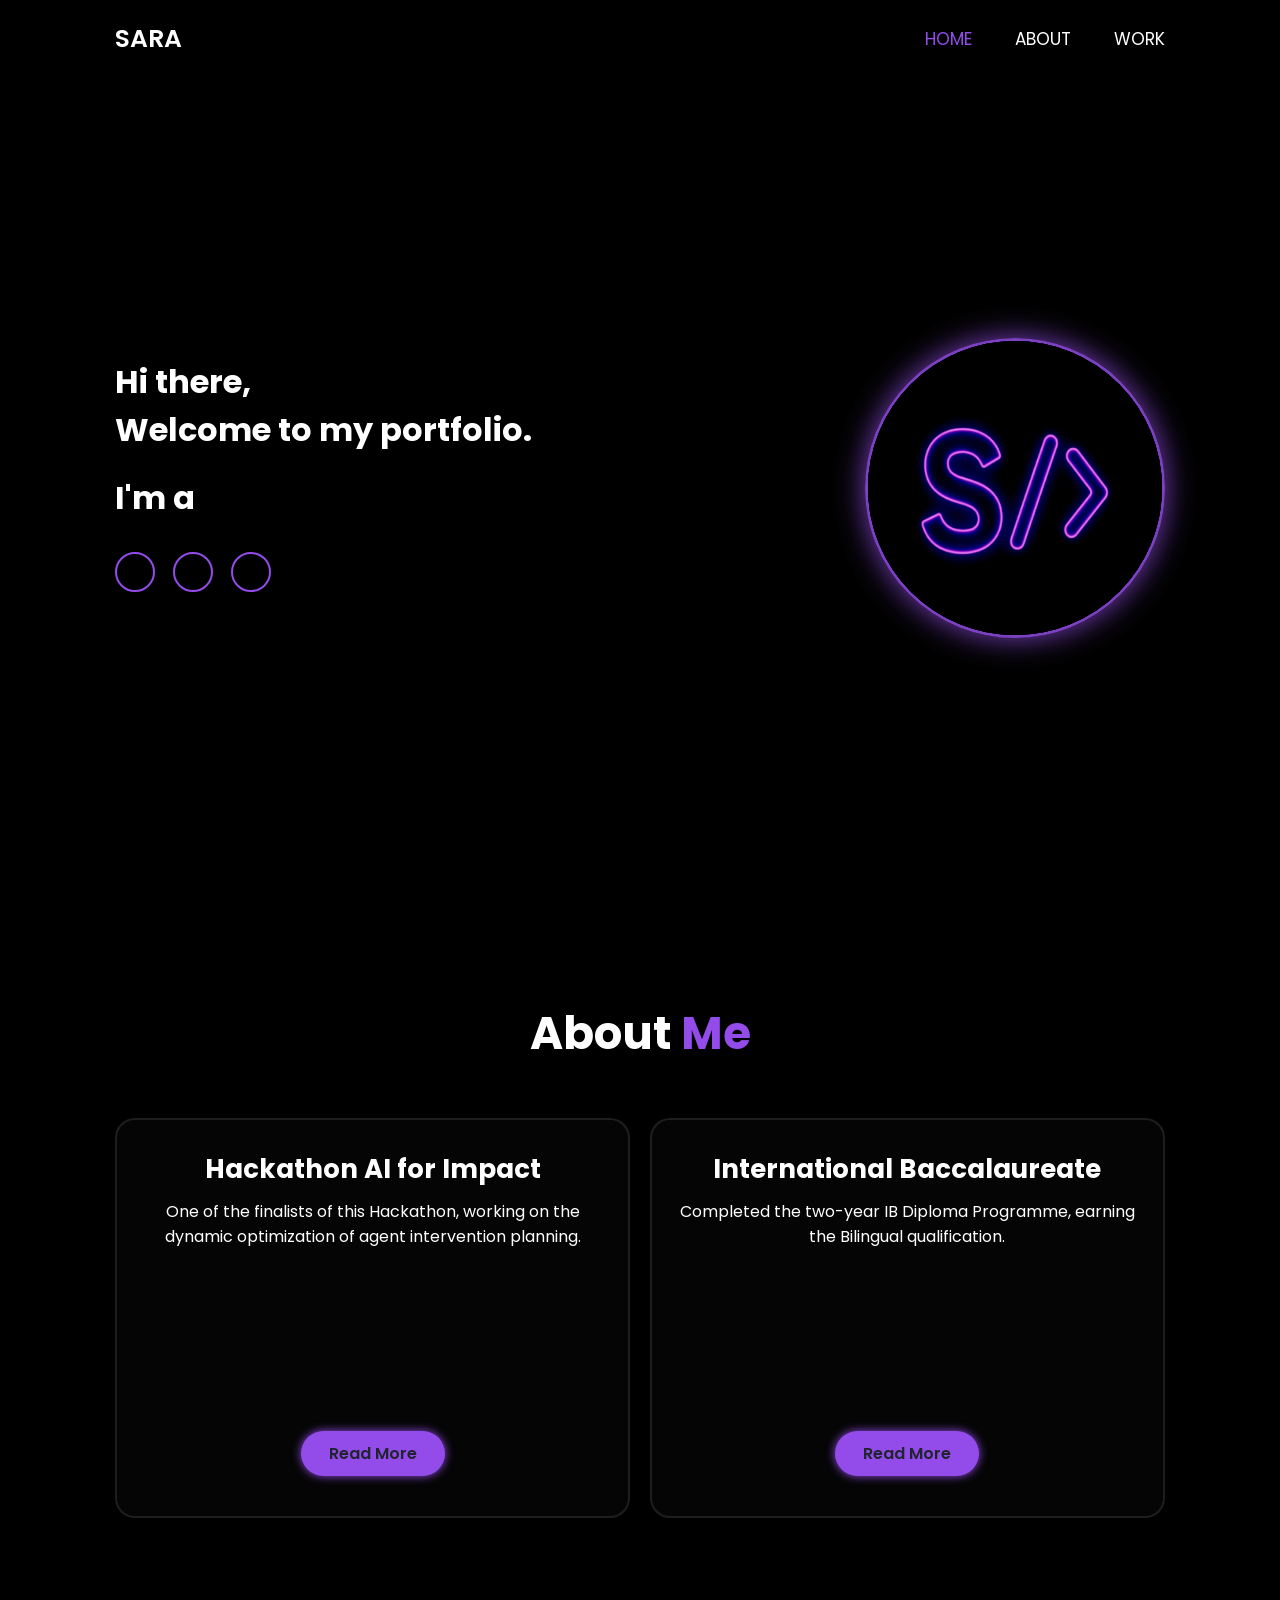
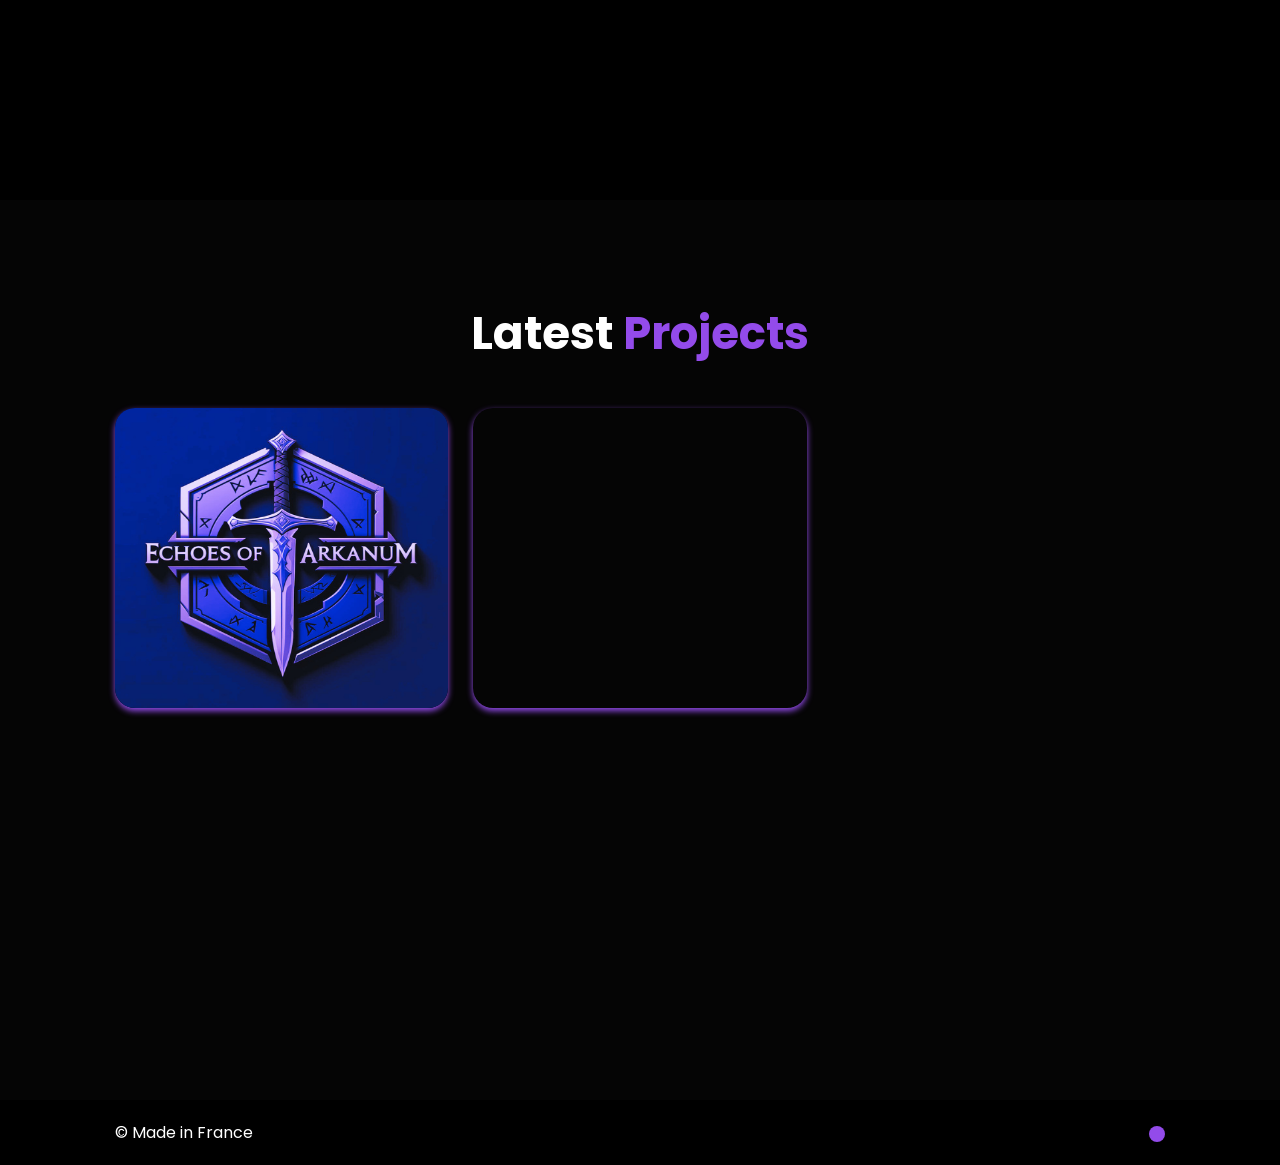
==== index.html @ 196ce1e8 "Update index.html" ====
<!DOCTYPE html>
<html lang="en">

<head>
    <meta charset="UTF-8">
    <meta http-equiv="X-UA-Compatible" content="IE=edge">
    <meta name="viewport" content="width=device-width,initial-scale=1.0">
    <title>Welcome to my portfolio</title>
	<link href="https://cdn.boxicons.com/3.0.8/fonts/basic/boxicons.min.css" rel="stylesheet">
    <link rel="icon" href="icon.png" type="image/png">
    <link rel="stylesheet" type="text/css" href="style.css">
</head>

<body>
    <header class="header">
        <a href="#menu-icon" class="logo">SARA</a>
        <i class='bx bx-menu' id="menu-icon"></i>
        <nav class="navbar">
            <a href="#home" class="active">HOME</a>
            <a href="#services">ABOUT</a>
            <a href="#portfolio">WORK</a>
        </nav>
    </header>

    <section class="home" id="home">
        <div class="home-content">
            <h3>Hi there,</h3>
	    <h3>Welcome to my portfolio.</h3>
            <h3>I'm a <span class="multiple-text"></span></h3>
            <div class="social-media">
                <a href="https://github.com/StuckInStupidity?tab=repositories" target="_blank"><i class='bx bxl-github'></i></a>
                <a href="#" target="_blank"><i class='bx bxl-linkedin'></i></a>
				<a href="CV.pdf" target="_blank" rel="noopener noreferrer"><i class='bx bxs-file'></i></a>
            </div>
        </div>
        <div class="home-img">
            <img src="icon2.png" alt="">
        </div>
    </section>

    <section class="services" id="services">
        <h2 class="heading">About <span>Me</span></h2>
        <div class="services-container">

	        <div class="services-box">
                <i class='bx bx-code-alt'></i>
                <h3>Hackathon AI for Impact</h3>
                <p>One of the finalists of this Hackathon, working on the dynamic optimization of agent intervention planning.</p>
                <a href="hackathon.html" target="_blank" class="btn">Read More</a>
            </div>

			<div class="services-box">
                <i class='bx bx-education'></i>
                <h3>International Baccalaureate</h3>
                <p>Completed the two-year IB Diploma Programme, earning the Bilingual qualification.</p>
                <a href="Math.pdf" target="_blank" rel="noopener noreferrer" class="btn">Read More</a>
            </div>

        </div>
    </section>

    <section class="portfolio" id="portfolio">
        <h2 class="heading">Latest <span>Projects</span></h2>
        <div class="portfolio-container">

            <div class="portfolio-box">
                <img src="p1.png" alt="">
                <div class="portfolio-layer">
                    <h4>3D video game</h4>
                    <p>(website in construction)</p>
                    <a href="./projet3D/" target="_blank"><i class='bx bx-link-external'></i></a>
                </div>
            </div>
			
            <div class="portfolio-box">
                <img src="p2.png" alt="">
                <div class="portfolio-layer">
                    <h4>Documentary</h4>
                    <p>Featured School Project</p>
                    <a href="#" target="_blank"><i class='bx bx-link-external'></i></a>
                </div>
            </div>

        </div>
    </section>
    
    <footer class="footer">
        <div class="footer-text">
            <p>&copy; Made in France</p>
        </div>
        <div class="footer-iconTop">
            <a href="#home"><i class='bx bx-up-arrow-alt'></i></a>
        </div>
    </footer>

    <script src="https://unpkg.com/scrollreveal"></script>
    <script src="https://cdn.jsdelivr.net/npm/typed.js@2.0.12"></script>
    <script src="site.js"></script>

</body>
</html>
---- style.css ----
@import url('https://fonts.googleapis.com/css2?family=Poppins:wght@300;400;500;600;700;800;900&display=swap');

*{
    margin: 0;
    padding: 0;
    box-sizing: border-box;
    text-decoration: none;
    border: none;
    outline: none;
    scroll-behavior: smooth;
    font-family: 'Poppins', sans-serif;
 }

 :root {
    --bg-color:black;
    --second-bg-color:#1f242d;
    --ss-bg:rgba(255,255,255,0.02);
    --text-color:#fff;
    --main-color:#934BEA;
 }

 html{
    font-size: 62.5%;
    overflow-x:hidden;
 }

 body{
    background: var(--bg-color);
    color: var(--text-color);
 }

 section{
    min-height: 100vh;
    padding: 10rem 9% 2rem;
 }

 .header{
    position: fixed;
    top:0;
    left:0;
    width: 100%;
    padding: 2rem 9%;
    background: var(--bg-color);
    display: flex;
    justify-content:space-between;
    align-items: center;
    z-index:100;
 }

 .header.sticky{
   border-bottom: .1rem solid rgba(0, 0,0, .2);
 }

 .logo{
    font-size: 2.5rem;
    color: var(--text-color);
    font-weight:600;
    cursor:default;
 }

 .navbar a {
    font-size: 1.7rem;
    color: var(--text-color);
    margin-left: 4rem;
    transition: .3s;
 }

 .navbar a:hover,
 .navbar a.active{
    color: var(--main-color);
 }

 #menu-icon{
    font-size: 3.6rem;
    color: var(--text-color);
    display: none;
 }

 .home{
    display: flex;
    justify-content: space-between;
    align-items: center;
 }

 .home-img img{
    width:300px;
    height:300px;
    border-radius : 50%;
    border: 3px solid var(--main-color);
    box-shadow: 0 0 30px var(--main-color);
    filter: grayscale(0.5)  contrast(1.6);
 }

 .home-content h3 {
    font-size: 3.2rem;
    font-weight: 700;
 }

 .home-content h3:nth-of-type(2){
    margin-bottom: 2rem;
 }

 span{
    color: var(--main-color);
 }

 .home-content h1{
    font-size: 5.6rem;
    font-weight: 700;
    line-height: 1.3;
 }

 .social-media a {
    display: inline-flex;
    justify-content: center;
    align-items: center;
    width: 4rem;
    height: 4rem;
    background: transparent;
    border: .2rem solid var(--main-color);
    border-radius: 50%;
    font-size: 2rem;
    color: var(--main-color);
    margin: 3rem 1.5rem 3rem 0;
    transition: .5s ease;
 }

 .social-media a:hover{
    background: var(--main-color);
    color: var(--second-bg-color);
    box-shadow: 0 0 1rem var(--main-color);
 }

 .btn {
    display: inline-block;
    padding: 1rem 2.8rem;
    background: var(--main-color);
    border-radius: 4rem;
    box-shadow: 0 0 1rem var(--main-color);
    font-size: 1.6rem;
    color: var(--second-bg-color);
    font-weight: 600;
    transition: .5s ease;
    max-width: fit-content;
    margin: 0 auto;   
 }

 .btn:hover {
    box-shadow: none;
 }

 .btn-outline {
    background: transparent;
    border: .2rem solid var(--main-color);
    color: var(--main-color);
 }

 .btn-outline:hover {
    background: var(--main-color);
    color: var(--second-bg-color);
 }

 .about{
    display: flex;
    justify-content: center;
    align-items: center;
    gap: 2rem;
    background: var(--second-bg-color);
 }

 .about-img img{
    width: 35rem;
 }

 .heading{
    text-align: center;
    font-size: 4.5rem;
    margin-bottom: 5rem;
 }

 .about-content h2{
    text-align: left;
    line-height: 1.2;
 }

 .about-content h3{
    font-size: 2.6rem;
 }

 .about-content p{
    font-size: 1.6rem;
    margin: 2rem 0 3rem;
 }

 .services h2{
   margin-bottom: 5rem;
 }

 .services-container{
   display: flex;
   justify-content: center;
   align-items: center;
   flex-wrap: wrap;
   gap: 2rem;
 }

 .services-container .services-box {
   display: flex;
   flex-direction: column;
   justify-content: space-between;
   flex: 1 1 30rem;
   background: var(--ss-bg);
   padding: 3rem 2rem 4rem;
   border-radius: 2rem;
   text-align: center;
   border: 2px solid rgba(255,255,255,0.1);
   transition: .5s ease;
   width: 200px;
   height: 400px;
 }

 .services-container .services-box:hover{
   border-color: var(--main-color);
   transform: scale(1.03);
 }

 .services-box i{
   font-size: 7rem;
   color: var(--main-color);
 }

 .services-box h3{
   font-size: 2.6rem;
 }

 .services-box p{
   font-size: 1.6rem;
   margin: 1rem 0 3rem;
 }

 .services-box a.btn {
  margin-top: auto;
 }

 .portfolio{
   background: var(--ss-bg);
 }

 .portfolio h2{
   margin-bottom: 4rem;
 }

 .portfolio-container{
   display: grid;
   grid-template-columns: repeat(3,1fr);
   align-items: center;
   gap: 2.5rem;
 }

 .portfolio-container .portfolio-box{
   position: relative;
   border-radius: 2rem;
   box-shadow: 0 3px 6px var(--main-color);
   overflow: hidden;
   display: flex;
   height: 300px;
 }

 .portfolio-box img{
   width: 100%;
   transition: .5s ease;
 }

 .portfolio-box:hover img{
   transform: scale(1.1);
 }

 .portfolio-box .portfolio-layer{
   position: absolute;
   bottom: 0;
   left: 0;
   width: 100%;
   height: 100%;
   background: linear-gradient(rgba(0,0,0, .6),var(--main-color));
   display: flex;
   justify-content: center;
   align-items: center;
   flex-direction: column;
   text-align: center;
   padding: 0 4rem;
   transform: translateY(100%);
   transition: .5s ease;
 }

 .portfolio-box:hover .portfolio-layer{
   transform: translateY(0);
 }

 .portfolio-layer h4{
   font-size: 3rem;
 }

 .portfolio-layer p{
   font-size: 1.6rem;
   margin: .3rem 0 1rem;
 }

 .portfolio-layer a{
   display: inline-flex;
   justify-content: center;
   align-items: center;
   width: 5rem;
   height: 5rem;
   background: var(--text-color);
   border-radius: 50%;
 }

 .portfolio-layer a i {
   font-size: 2rem;
   color: var(--second-bg-color);
 }

 .challenge-section {
    background: var(--bg-color);
 }

 .challenge-container {
    max-width: 80rem;
    margin: 0 auto;
 }

 .challenge-box {
    background: var(--second-bg-color);
    padding: 3rem;
    border-radius: 2rem;
    border: .2rem solid var(--bg-color);
 }

 .challenge-brief {
    font-size: 1.8rem;
    line-height: 1.8;
    margin-bottom: 2rem;
    color: var(--text-color);
 }

 .challenge-toggle {
    display: inline-flex;
    align-items: center;
    gap: .5rem;
    font-size: 1.6rem;
    color: var(--main-color);
    transition: .3s;
 }

 .challenge-toggle:hover {
    text-decoration: underline;
 }

 .challenge-full {
    max-height: 0;
    overflow: hidden;
    transition: max-height 0.3s ease;
    margin-top: 0;
 }

 .challenge-full.active {
    max-height: 500rem;
    margin-top: 2rem;
    padding-top: 2rem;
    border-top: .1rem solid rgba(255,255,255,.1);
 }

 .challenge-full h1 {
    margin-bottom: 1rem;
 }

 .challenge-full ul {
    list-style: none;
    padding-left: 2rem;
    margin-bottom: 3rem;
 }

 .challenge-full li {
    font-size: 1.6rem;
    line-height: 1.8;
    margin-bottom: 1rem;
    position: relative;
 }

 .challenge-full li:before {
    content: "•";
    color: var(--main-color);
    font-weight: bold;
    font-size: 2rem;
    position: absolute;
    left: -2rem;
 }

 .experience-section {
    padding: 5rem 9% 2rem;
    background: var(--bg-color);
    min-height: auto;
 }

 .experience-item {
    display: flex;
    gap: 4rem;
    align-items: center;
    margin-bottom: 8rem;
    max-width: 120rem;
    margin-left: auto;
    margin-right: auto;
 }

 .experience-item.reverse {
    flex-direction: row-reverse;
 }

 .experience-content {
    flex: 1;
 }

 .experience-content h3 {
    font-size: 3.2rem;
    margin-bottom: 2rem;
 }

 .experience-content p {
    font-size: 1.6rem;
    line-height: 1.8;
    margin-bottom: 1.5rem;
    color: rgba(255,255,255,.8);
 }

 .experience-content .highlight {
    color: var(--main-color);
    font-weight: 600;
    font-size: 3rem;
 }

 .experience-image {
    flex: 1;
 }

 .experience-image img {
    width: 100%;
    border-radius: 1rem;
    box-shadow: 0 0 2rem rgba(0,0,0,.3);
 }

 .research-section {
    background: var(--second-bg-color);
    padding: 10rem 9% 5rem;
 }

 .research-container {
    max-width: 80rem;
    margin: 0 auto;
 }

 .research-box {
    background: var(--bg-color);
    padding: 5rem 3rem;
    border-radius: 2rem;
    text-align: center;
    border: .2rem solid var(--second-bg-color);
 }

 .research-box i {
    font-size: 8rem;
    color: var(--main-color);
    margin-bottom: 2rem;
 }

 .research-box h3 {
    font-size: 2.6rem;
    margin-bottom: 2rem;
 }

 .research-box p {
    font-size: 1.6rem;
    line-height: 1.8;
    margin-bottom: 3rem;
    color: rgba(255,255,255,.8);
 }
 

 .footer{
   display: flex;
   justify-content: space-between;
   align-items: center;
   flex-wrap: wrap;
   padding: 2rem 9%;
   background: var(--bg-color);
 }

 .footer-text p{
   font-size: 1.6rem;
 }

 .footer-iconTop a{
   display: inline-flex;
   justify-content: center;
   align-items: center;
   padding: .8rem;
   background: var(--main-color);
   border-radius: .8rem;
   transition: .5s ease;
 }

 .footer-iconTop a:hover{
   box-shadow: 0 0 1rem var(--main-color);
 }

 .footer-iconTop a i{
   font-size: 2.4rem;
   color: var(--second-bg-color);
 }

 @media (max-width:1200px){
   html{
      font-size: 55%;
   }
 }

 @media(max-width:991px){
   .header{
      padding: 2rem 3%;
   }
   section{
      padding: 10rem 3% 2rem;
   }
   .services{
      padding-bottom: 7rem;
   }
   .portfolio{
      padding-bottom: 7rem;
   }
   .footer{
      padding: 2rem 3%;
   }
   .experience-section {
      padding: 5rem 3% 2rem;
   }
   .research-section {
      padding: 10rem 3% 5rem;
   }
 }

 @media(max-width:768px){
   #menu-icon{
      display: block;
   }
   .navbar{
      position: absolute;
      top: 100%;
      left: 0;
      width: 100%;
      padding: 1rem 3%;
      background: var(--bg-color);
      border-top: .1rem solid rgba(0, 0, 0, .2);
      box-shadow: 0 .5rem 1rem rgba(0,0,0,.2);
      display: none;
   }
   .navbar.active{
      display: block;
   }
   .navbar a {
       display: block;
       font-size: 2rem;
       margin: 3rem 0;
   }
   .home{
      flex-direction: column;
      justify-content: space-evenly;
   }
   .home-content h3{
      font-size: 2.6rem;
   }
   .home-content h1{
      font-size: 5rem;
   }
   .home-img img{
      width: 70vw;
      margin-top: 4rem;
   }
   .about{
      flex-direction: column-reverse;
   }
   .about img{
      width: 70vw;
      margin-top: 4rem;
   }
   .services h2{
      margin-bottom: 3rem;
   }
   .portfolio h2{
      margin-bottom: 3rem;
   }
   .portfolio-container{
      grid-template-columns: repeat(2,1fr);
   }
   .experience-item,
   .experience-item.reverse {
      flex-direction: column;
   }
   .experience-image,
   .experience-item.reverse .experience-image {
      margin-top: 2rem;
   }
 }

 @media(max-width:617px){
   .portfolio-container{
      grid-template-columns: 1fr;
   }
 }

 @media(max-width:450px){
   html{
      font-size: 50%;
   }
   .research-buttons {
      flex-direction: column;
   }
 }

 @media(max-width:365px){
   .home-img img{
      width: 90vw;
   }
   .about-img img{
      width: 90vw;
   }
   .footer{
      flex-direction: column-reverse;
   }
   .footer p{
      text-align: center;
      margin-top: 2rem;
   }
 }
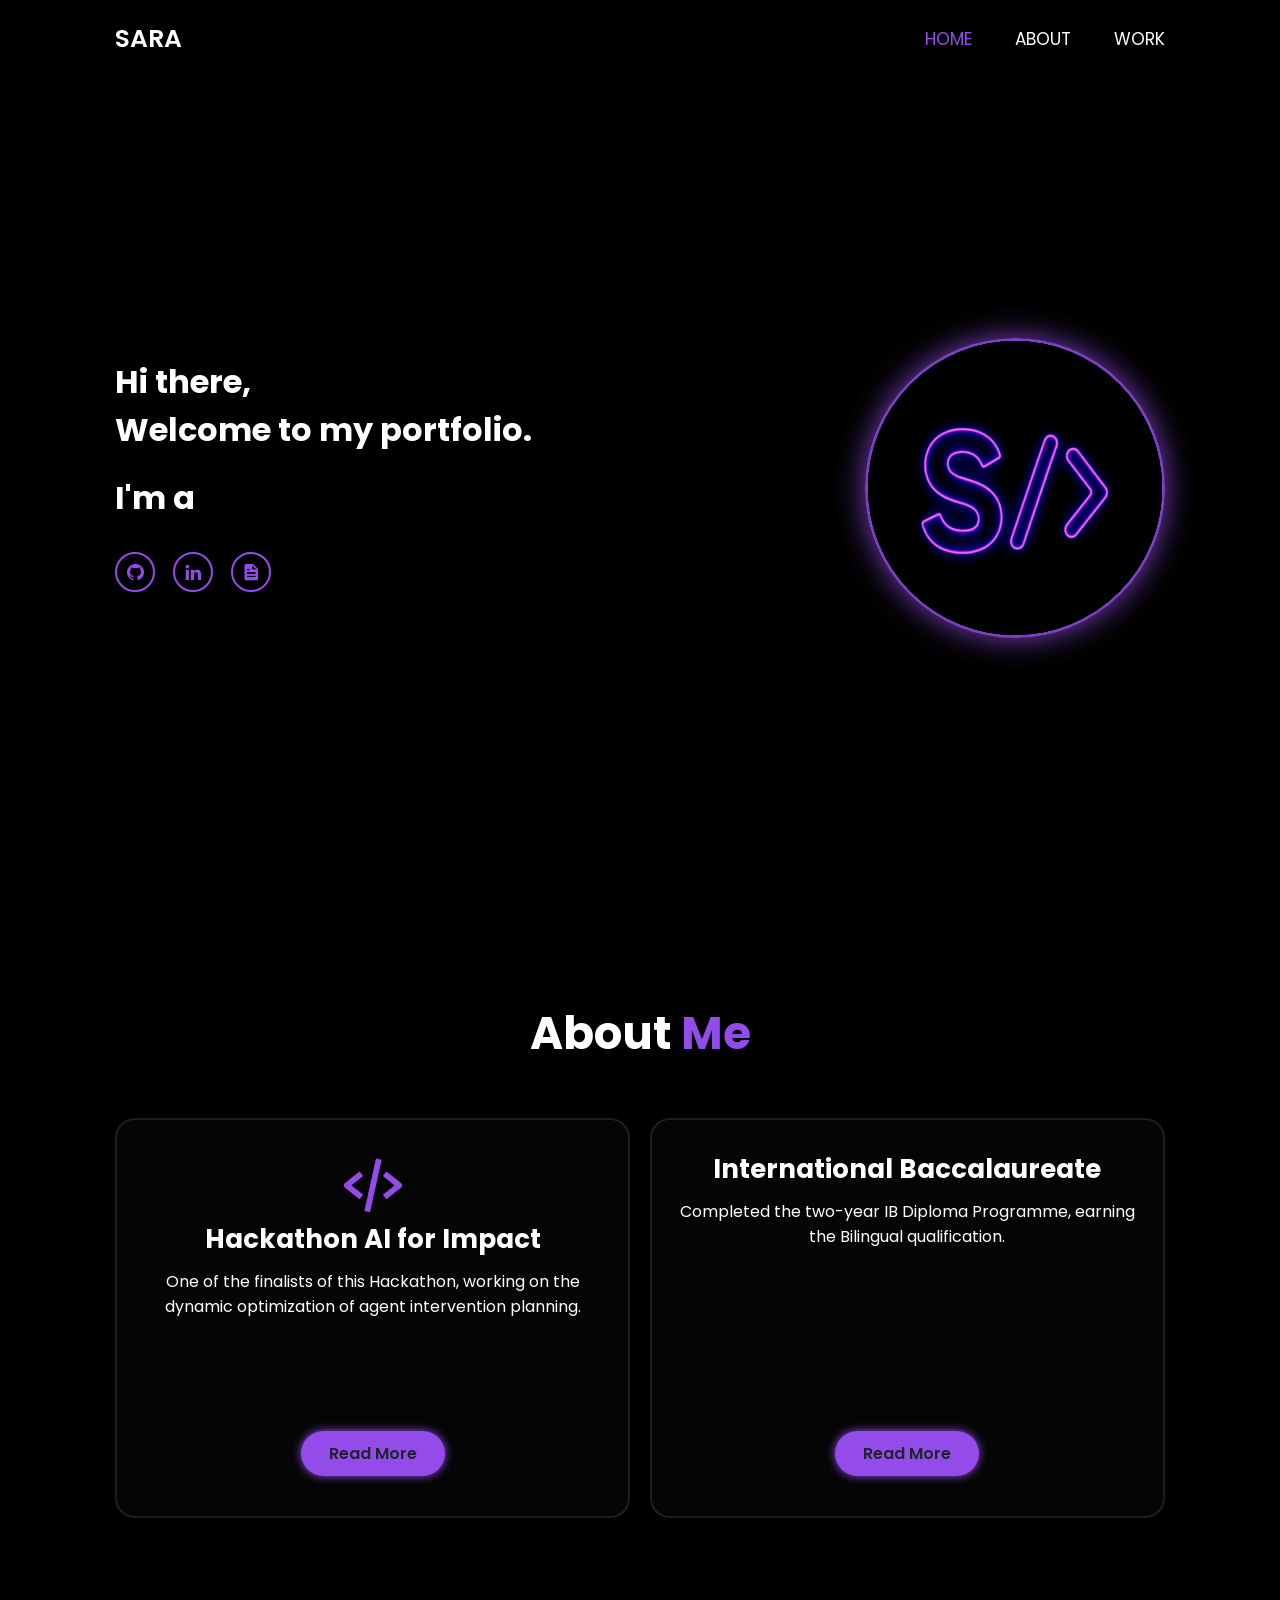
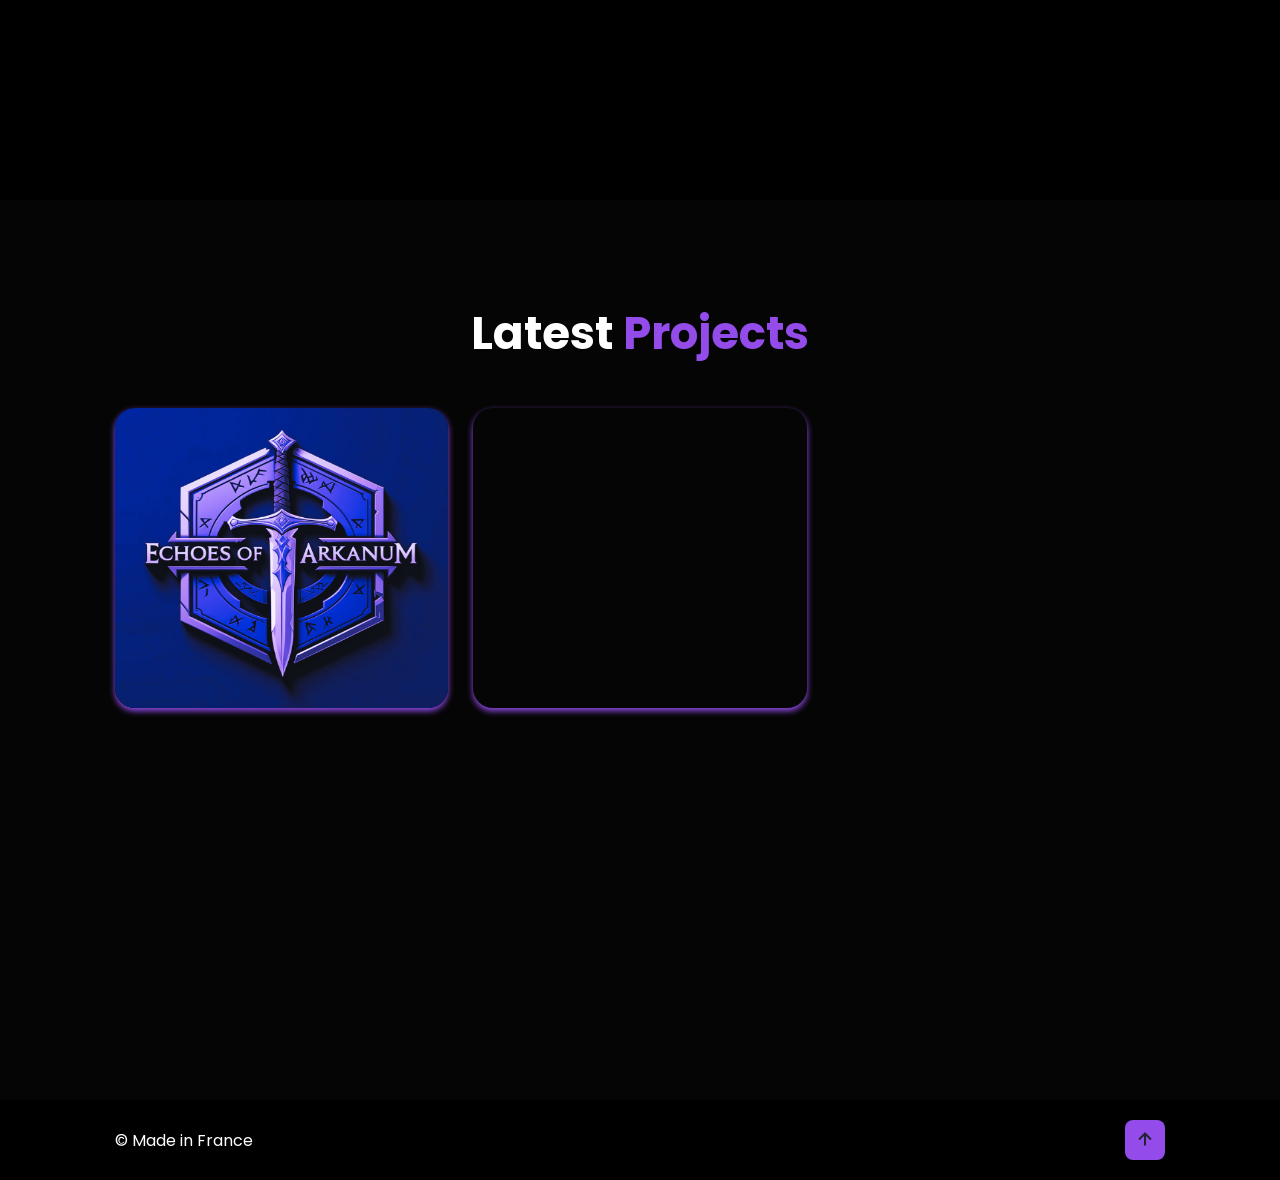
==== commit 7be6bf4e: "Update index.html" ====
--- a/index.html
+++ b/index.html
@@ -6,7 +6,7 @@
     <meta http-equiv="X-UA-Compatible" content="IE=edge">
     <meta name="viewport" content="width=device-width,initial-scale=1.0">
     <title>Welcome to my portfolio</title>
-	<link href="https://cdn.boxicons.com/3.0.8/fonts/basic/boxicons.min.css" rel="stylesheet">
+	<link href="https://cdn.jsdelivr.net/npm/boxicons@2.1.4/css/boxicons.min.css" rel="stylesheet">
     <link rel="icon" href="icon.png" type="image/png">
     <link rel="stylesheet" type="text/css" href="style.css">
 </head>
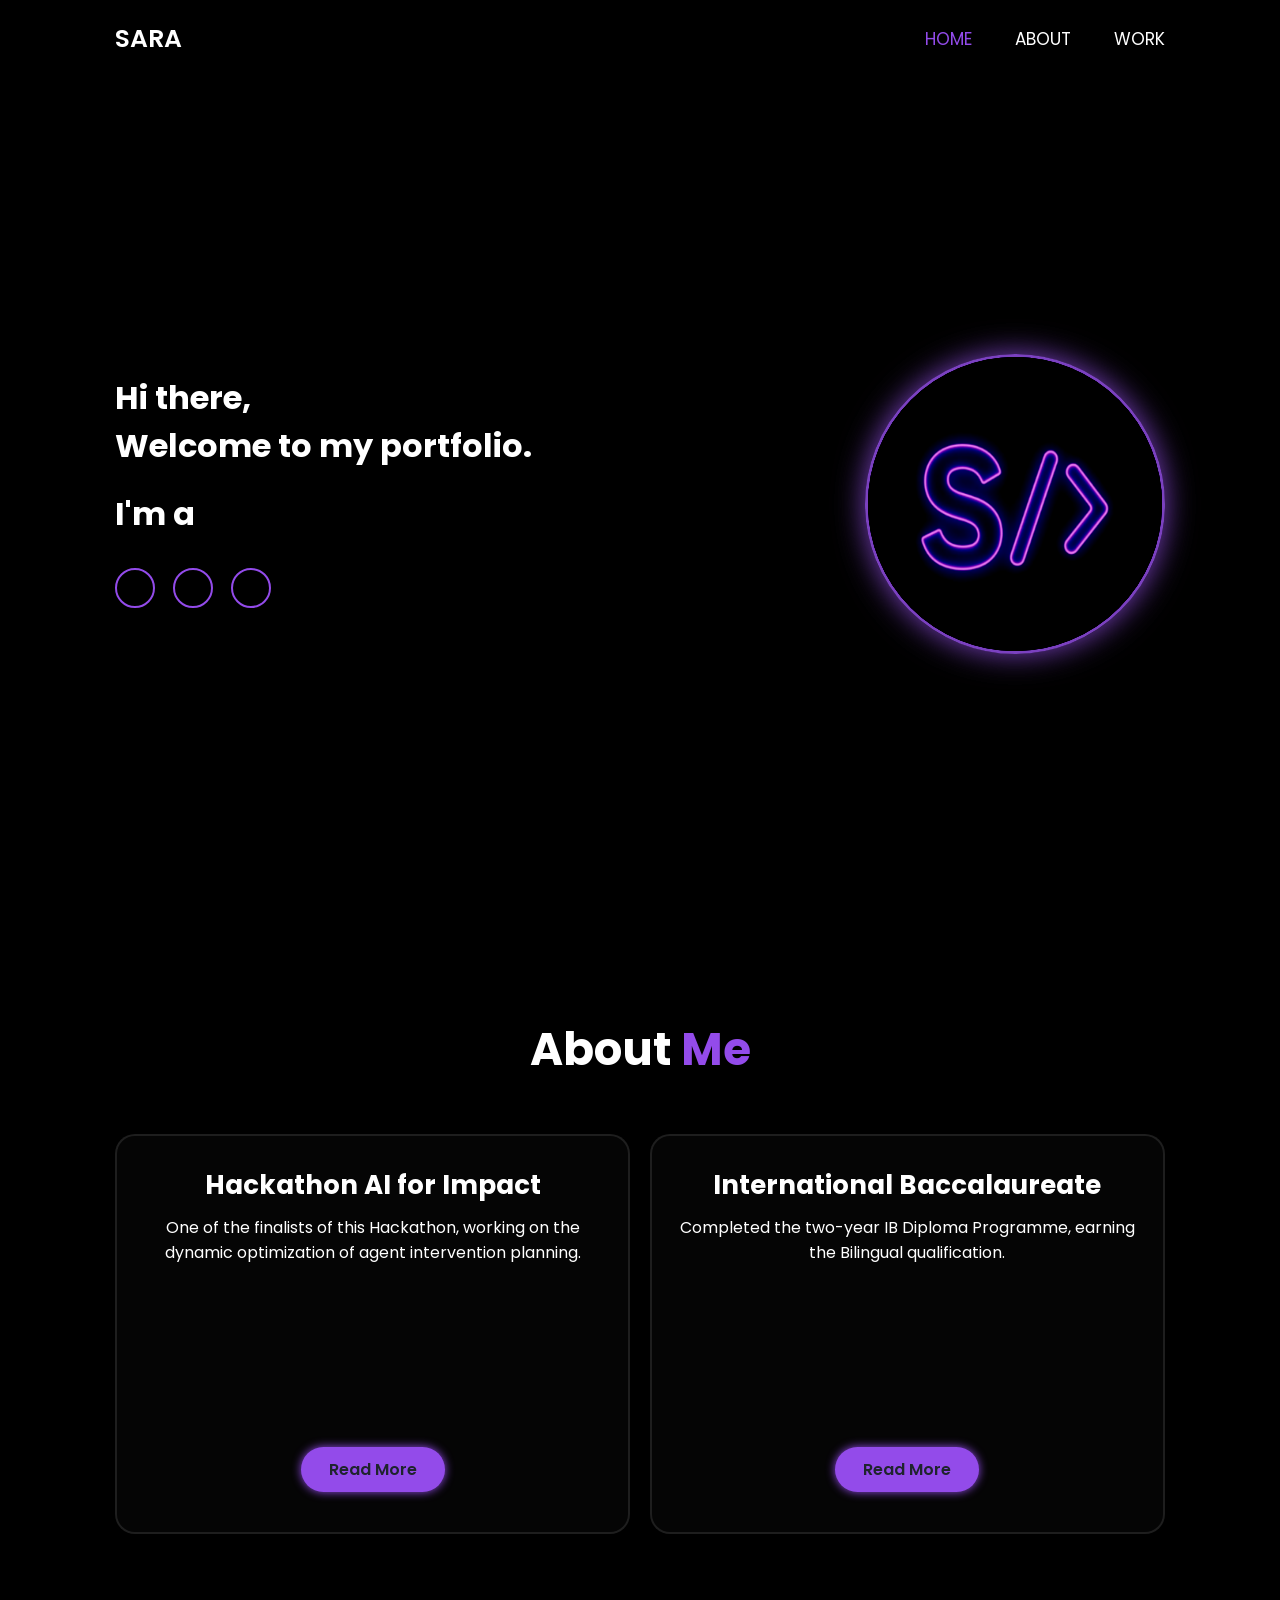
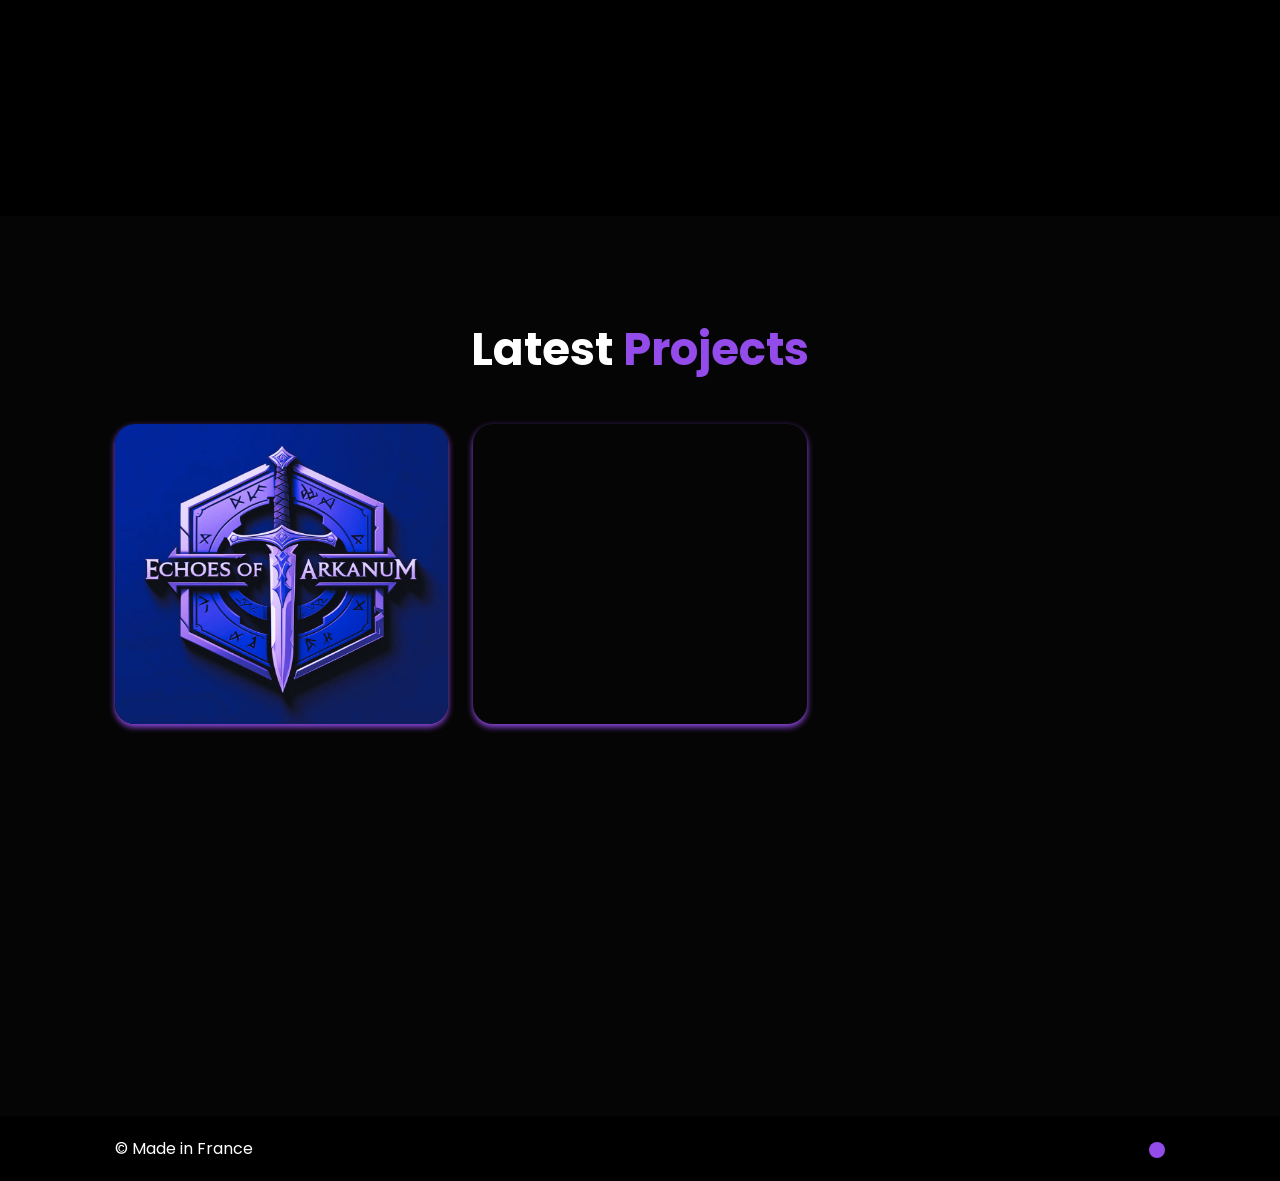
==== commit 7bb0e668: "Update index.html" ====
--- a/index.html
+++ b/index.html
@@ -6,7 +6,7 @@
     <meta http-equiv="X-UA-Compatible" content="IE=edge">
     <meta name="viewport" content="width=device-width,initial-scale=1.0">
     <title>Welcome to my portfolio</title>
-	<link href="https://cdn.jsdelivr.net/npm/boxicons@2.1.4/css/boxicons.min.css" rel="stylesheet">
+	<link href="https://cdn.jsdelivr.net/npm/boxicons@latest/css/boxicons.min.css"> rel="stylesheet">
     <link rel="icon" href="icon.png" type="image/png">
     <link rel="stylesheet" type="text/css" href="style.css">
 </head>
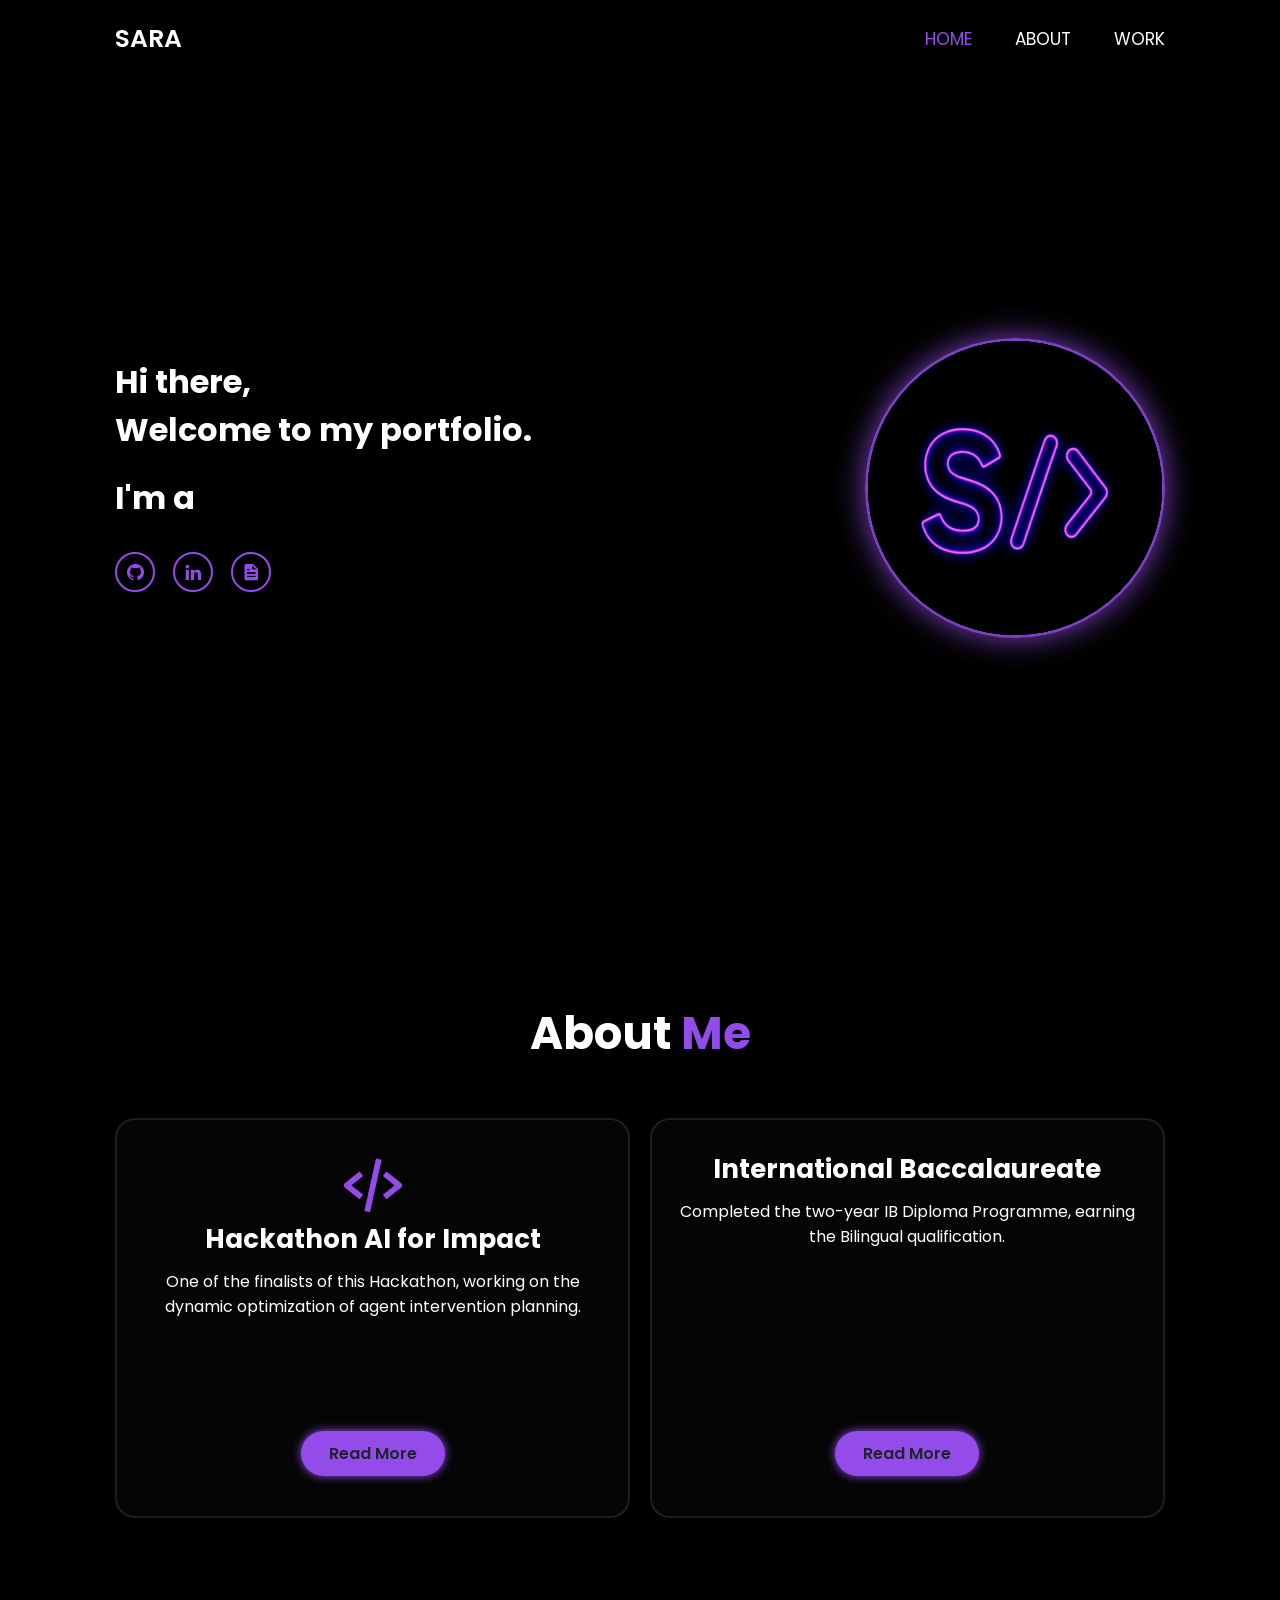
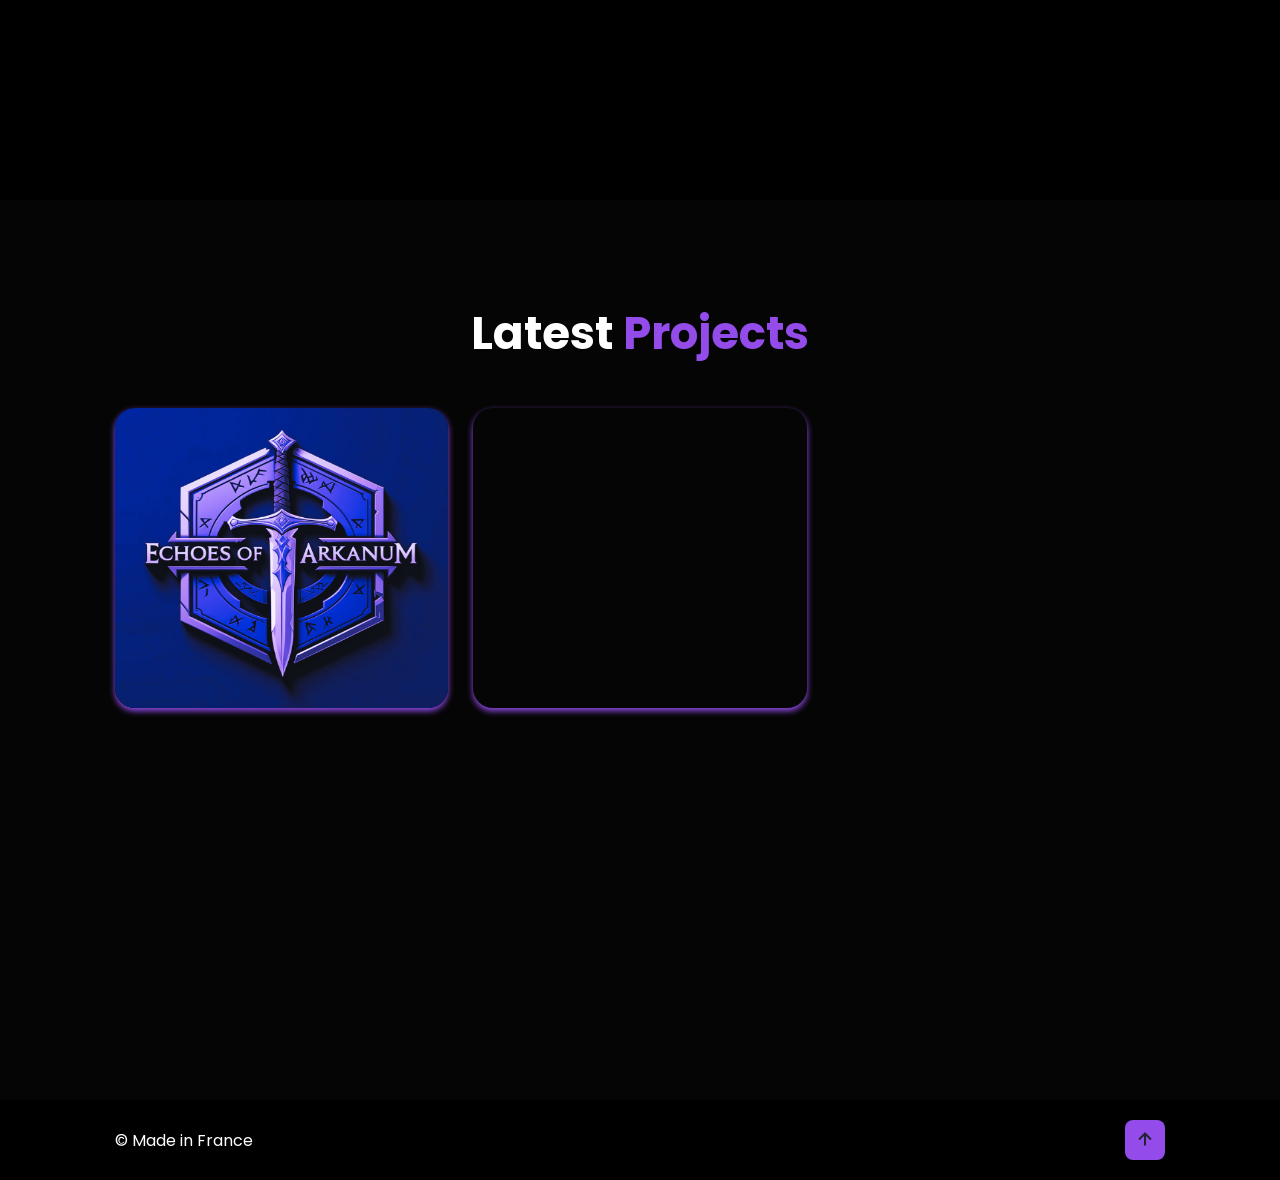
==== commit 29a0c87a: "Update index.html" ====
--- a/index.html
+++ b/index.html
@@ -6,7 +6,7 @@
     <meta http-equiv="X-UA-Compatible" content="IE=edge">
     <meta name="viewport" content="width=device-width,initial-scale=1.0">
     <title>Welcome to my portfolio</title>
-	<link href="https://cdn.jsdelivr.net/npm/boxicons@latest/css/boxicons.min.css"> rel="stylesheet">
+	<link href="https://cdn.jsdelivr.net/npm/boxicons@latest/css/boxicons.min.css" rel="stylesheet">
     <link rel="icon" href="icon.png" type="image/png">
     <link rel="stylesheet" type="text/css" href="style.css">
 </head>
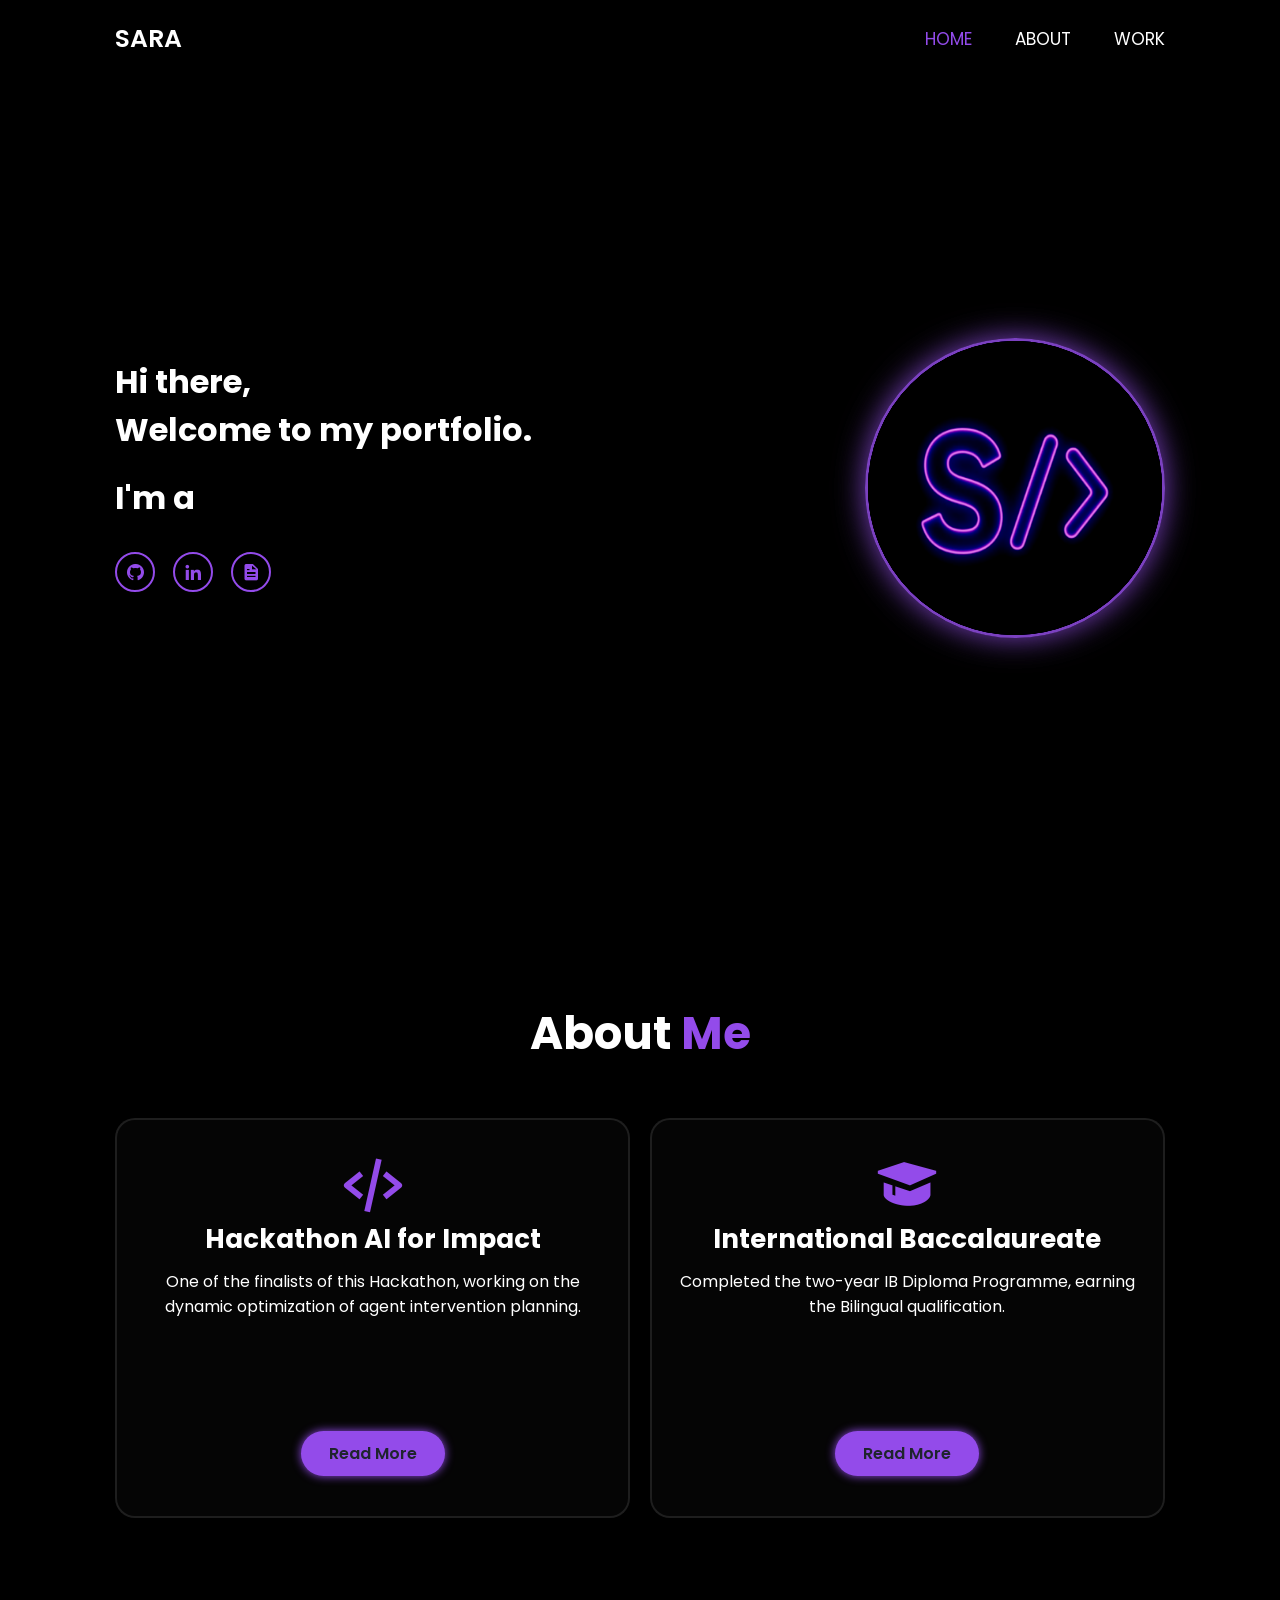
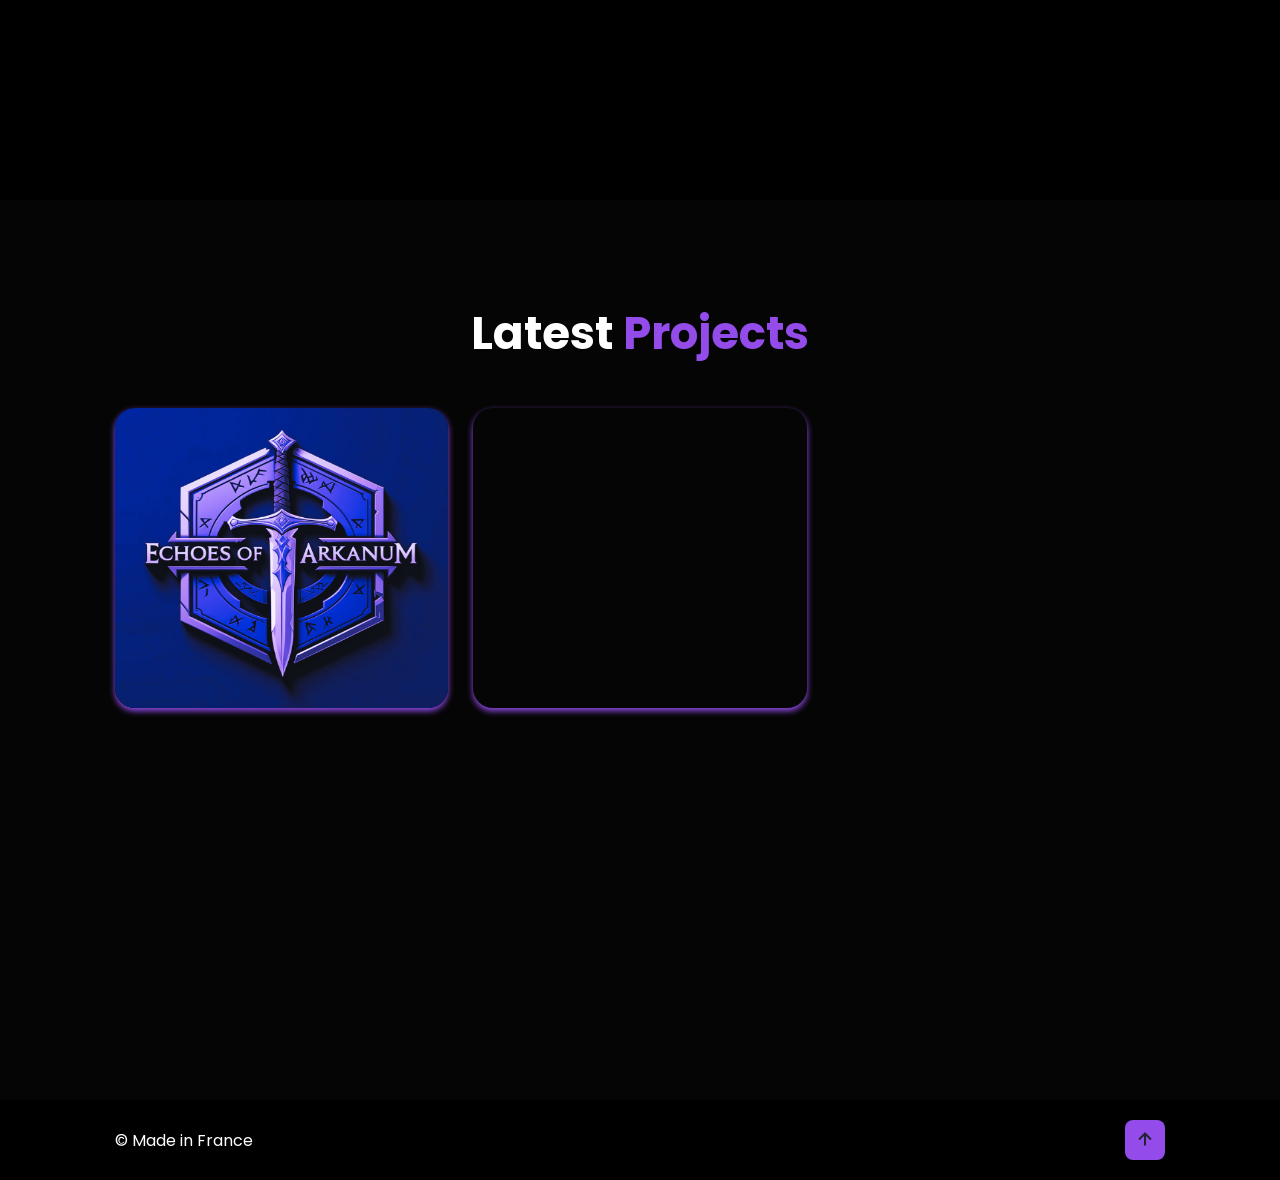
==== commit 1e6dcfa2: "Update index.html" ====
--- a/index.html
+++ b/index.html
@@ -50,7 +50,7 @@
             </div>
 
 			<div class="services-box">
-                <i class='bx bx-education'></i>
+                <i class='bx bxs-graduation'></i>
                 <h3>International Baccalaureate</h3>
                 <p>Completed the two-year IB Diploma Programme, earning the Bilingual qualification.</p>
                 <a href="Math.pdf" target="_blank" rel="noopener noreferrer" class="btn">Read More</a>
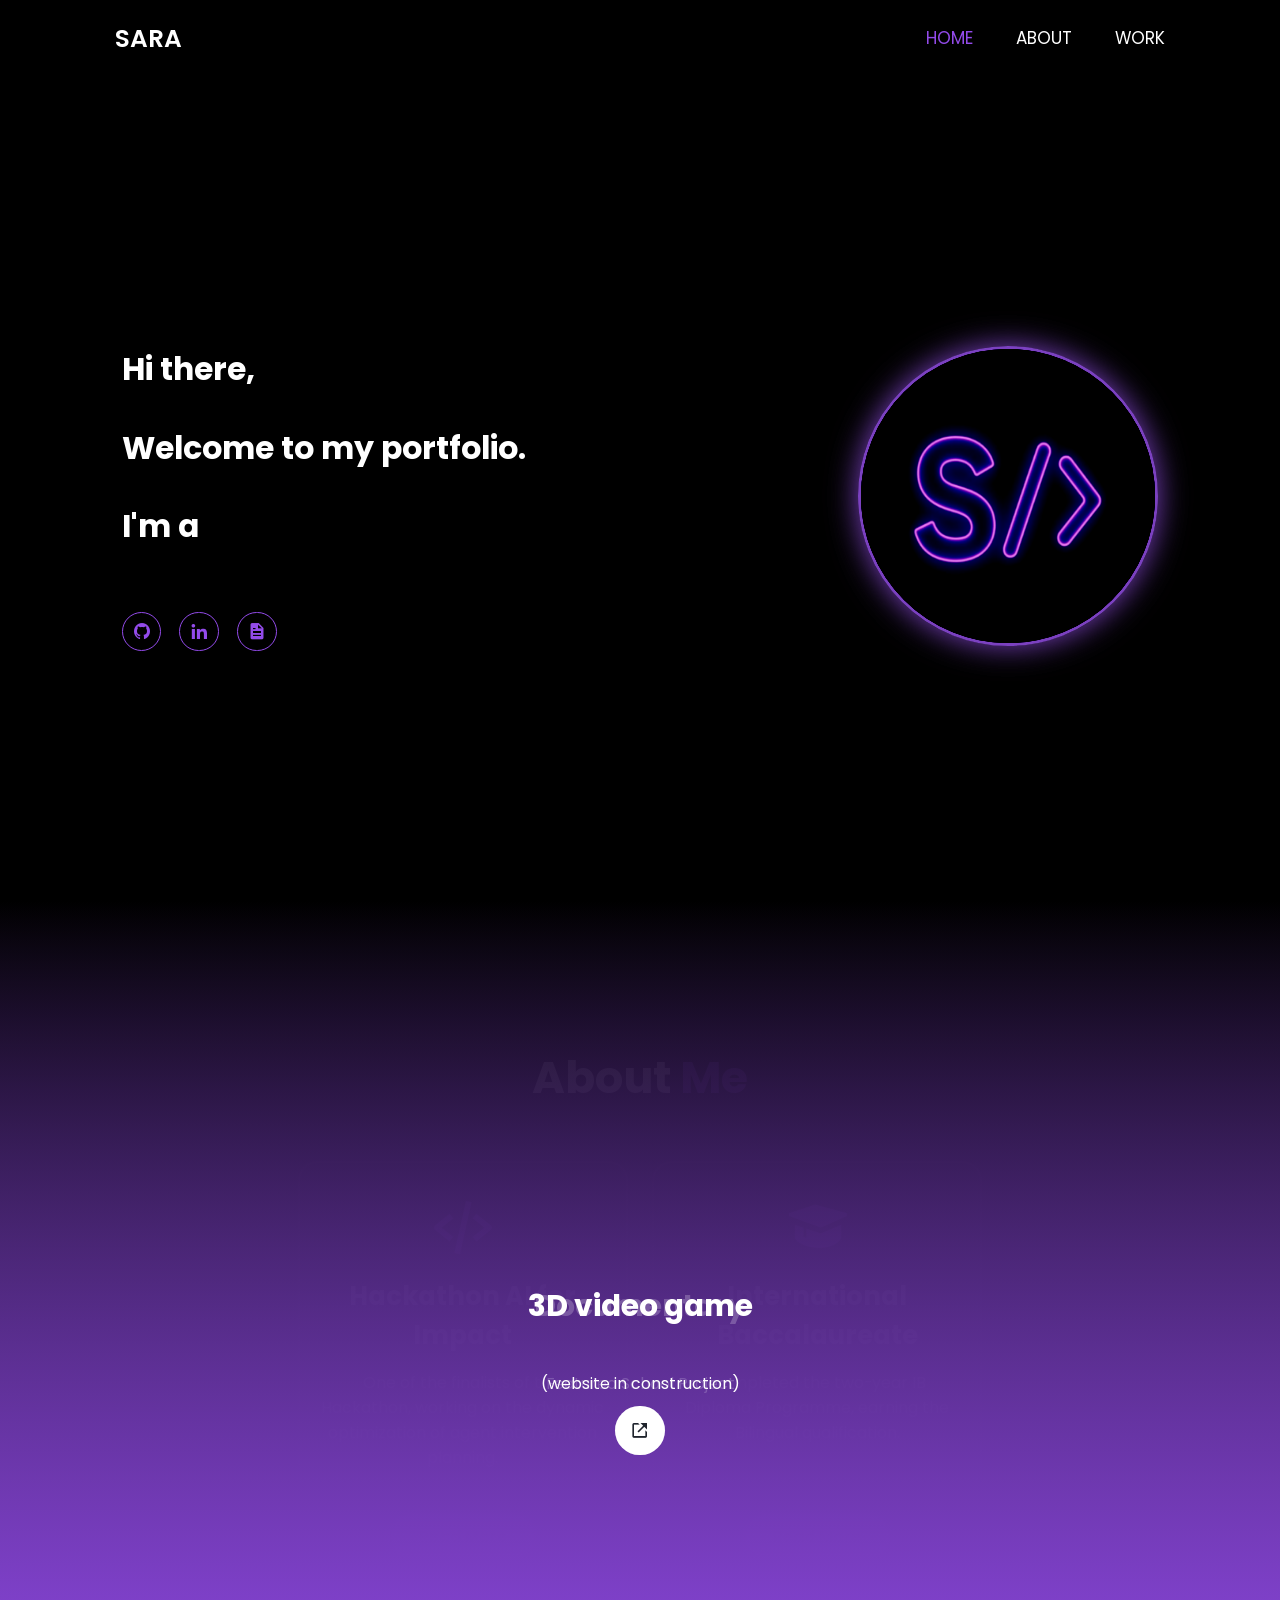
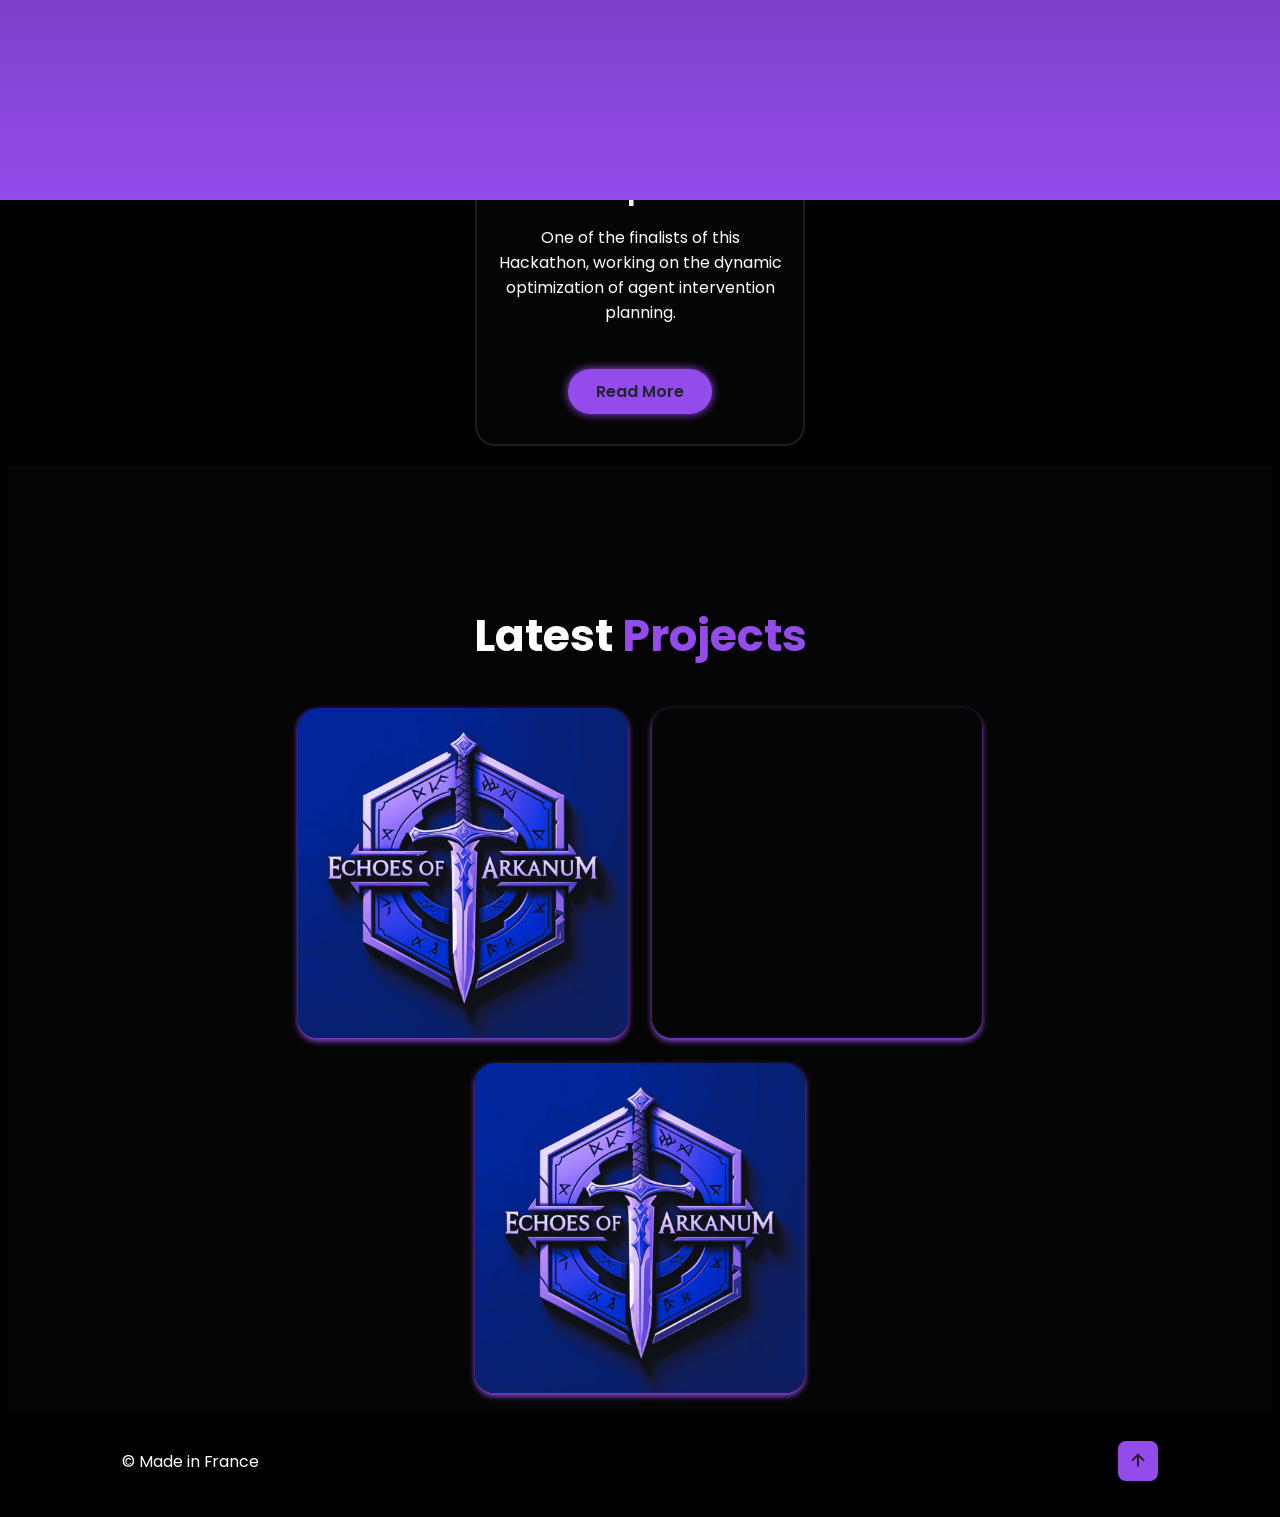
==== commit 9bc58890: "Update index.html" ====
--- a/index.html
+++ b/index.html
@@ -55,7 +55,14 @@
                 <p>Completed the two-year IB Diploma Programme, earning the Bilingual qualification.</p>
                 <a href="Math.pdf" target="_blank" rel="noopener noreferrer" class="btn">Read More</a>
             </div>
-
+			
+	        <div class="services-box">
+                <i class='bx bx-code-alt'></i>
+                <h3>Hackathon AI for Impact</h3>
+                <p>One of the finalists of this Hackathon, working on the dynamic optimization of agent intervention planning.</p>
+                <a href="hackathon.html" target="_blank" class="btn">Read More</a>
+            </div>
+			
         </div>
     </section>
 
@@ -80,7 +87,16 @@
                     <a href="#" target="_blank"><i class='bx bx-link-external'></i></a>
                 </div>
             </div>
-
+			
+            <div class="portfolio-box">
+                <img src="p1.png" alt="">
+                <div class="portfolio-layer">
+                    <h4>3D video game</h4>
+                    <p>(website in construction)</p>
+                    <a href="./projet3D/" target="_blank"><i class='bx bx-link-external'></i></a>
+                </div>
+            </div>
+			
         </div>
     </section>
     
--- a/style.css
+++ b/style.css
@@ -1,8 +1,6 @@
 @import url('https://fonts.googleapis.com/css2?family=Poppins:wght@300;400;500;600;700;800;900&display=swap');
 
 *{
-    margin: 0;
-    padding: 0;
     box-sizing: border-box;
     text-decoration: none;
     border: none;
@@ -20,8 +18,7 @@
  }
 
  html{
-    font-size: 62.5%;
-    overflow-x:hidden;
+    font-size: 62%;
  }
 
  body{
@@ -48,21 +45,20 @@
  }
 
  .header.sticky{
-   border-bottom: .1rem solid rgba(0, 0,0, .2);
+   border-bottom: 0.1rem solid rgba(0, 0,0, 0.2);
  }
 
  .logo{
     font-size: 2.5rem;
     color: var(--text-color);
     font-weight:600;
-    cursor:default;
  }
 
  .navbar a {
     font-size: 1.7rem;
     color: var(--text-color);
     margin-left: 4rem;
-    transition: .3s;
+    transition: 0.3s;
  }
 
  .navbar a:hover,
@@ -85,6 +81,8 @@
  .home-img img{
     width:300px;
     height:300px;
+    max-width:300px;
+    min-width:300px;
     border-radius : 50%;
     border: 3px solid var(--main-color);
     box-shadow: 0 0 30px var(--main-color);
@@ -117,12 +115,12 @@
     width: 4rem;
     height: 4rem;
     background: transparent;
-    border: .2rem solid var(--main-color);
+    border: 0.2rem solid var(--main-color);
     border-radius: 50%;
     font-size: 2rem;
     color: var(--main-color);
     margin: 3rem 1.5rem 3rem 0;
-    transition: .5s ease;
+    transition: 0.5s ease;
  }
 
  .social-media a:hover{
@@ -131,46 +129,22 @@
     box-shadow: 0 0 1rem var(--main-color);
  }
 
- .btn {
-    display: inline-block;
-    padding: 1rem 2.8rem;
-    background: var(--main-color);
-    border-radius: 4rem;
-    box-shadow: 0 0 1rem var(--main-color);
-    font-size: 1.6rem;
-    color: var(--second-bg-color);
-    font-weight: 600;
-    transition: .5s ease;
-    max-width: fit-content;
-    margin: 0 auto;   
- }
-
- .btn:hover {
-    box-shadow: none;
- }
-
- .btn-outline {
-    background: transparent;
-    border: .2rem solid var(--main-color);
-    color: var(--main-color);
- }
-
- .btn-outline:hover {
-    background: var(--main-color);
-    color: var(--second-bg-color);
- }
-
- .about{
-    display: flex;
-    justify-content: center;
-    align-items: center;
-    gap: 2rem;
-    background: var(--second-bg-color);
- }
-
- .about-img img{
-    width: 35rem;
- }
+.btn {
+  display: inline-block;
+  padding: 1rem 2.8rem;
+  background: var(--main-color);
+  border-radius: 4rem;
+  box-shadow: 0 0 1rem var(--main-color);
+  font-size: 1.6rem;
+  font-weight: 600;
+  color: var(--second-bg-color);
+  transition: 0.5s ease;
+  margin-top: auto;
+}
+
+.btn:hover {
+  box-shadow: none;
+}
 
  .heading{
     text-align: center;
@@ -178,97 +152,81 @@
     margin-bottom: 5rem;
  }
 
- .about-content h2{
-    text-align: left;
-    line-height: 1.2;
- }
-
- .about-content h3{
-    font-size: 2.6rem;
- }
-
- .about-content p{
-    font-size: 1.6rem;
-    margin: 2rem 0 3rem;
- }
-
- .services h2{
-   margin-bottom: 5rem;
- }
-
- .services-container{
+.services-container {
+  display: flex;
+  justify-content: center;
+  align-items: center;
+  flex-wrap: wrap;
+  gap: 2.5rem;
+}
+
+.services-container .services-box {
+  display: flex;
+  flex-direction: column;
+  justify-content: space-between;
+  align-items: center;
+  text-align: center;
+  gap: 1.5rem;
+  width: 330px;
+  height: 430px;
+  padding: 3rem 2rem;
+  background: var(--ss-bg);
+  border-radius: 2rem;
+  border: 2px solid rgba(255,255,255,0.1);
+  transition: 0.5s ease;
+  box-sizing: border-box;
+}
+
+.services-container .services-box:hover {
+  border-color: var(--main-color);
+  transform: scale(1.03);
+}
+
+.services-box i {
+  font-size: 7rem;
+  color: var(--main-color);
+}
+
+.services-box h3 {
+  font-size: 2.6rem;
+  margin: 0;
+}
+
+.services-box p {
+  font-size: 1.6rem;
+  margin: 0;
+}
+
+ .portfolio{
+   background: var(--ss-bg);
+ }
+
+ .portfolio h2{
+   margin-bottom: 4rem;
+ }
+
+ .portfolio-container{
    display: flex;
    justify-content: center;
    align-items: center;
    flex-wrap: wrap;
-   gap: 2rem;
- }
-
- .services-container .services-box {
+   gap: 2.5rem;
+ }
+
+ .portfolio-container .portfolio-box{
    display: flex;
    flex-direction: column;
    justify-content: space-between;
-   flex: 1 1 30rem;
-   background: var(--ss-bg);
-   padding: 3rem 2rem 4rem;
-   border-radius: 2rem;
-   text-align: center;
-   border: 2px solid rgba(255,255,255,0.1);
-   transition: .5s ease;
-   width: 200px;
-   height: 400px;
- }
-
- .services-container .services-box:hover{
-   border-color: var(--main-color);
-   transform: scale(1.03);
- }
-
- .services-box i{
-   font-size: 7rem;
-   color: var(--main-color);
- }
-
- .services-box h3{
-   font-size: 2.6rem;
- }
-
- .services-box p{
-   font-size: 1.6rem;
-   margin: 1rem 0 3rem;
- }
-
- .services-box a.btn {
-  margin-top: auto;
- }
-
- .portfolio{
-   background: var(--ss-bg);
- }
-
- .portfolio h2{
-   margin-bottom: 4rem;
- }
-
- .portfolio-container{
-   display: grid;
-   grid-template-columns: repeat(3,1fr);
-   align-items: center;
-   gap: 2.5rem;
- }
-
- .portfolio-container .portfolio-box{
-   position: relative;
    border-radius: 2rem;
    box-shadow: 0 3px 6px var(--main-color);
    overflow: hidden;
-   display: flex;
-   height: 300px;
+   height: 330px;
+   width: 330px;  
  }
 
  .portfolio-box img{
    width: 100%;
-   transition: .5s ease;
+   transition: 0.5s ease;
  }
 
  .portfolio-box:hover img{
@@ -281,7 +239,7 @@
    left: 0;
    width: 100%;
    height: 100%;
-   background: linear-gradient(rgba(0,0,0, .6),var(--main-color));
+   background: linear-gradient(rgba(0,0,0, 0.6),var(--main-color));
    display: flex;
    justify-content: center;
    align-items: center;
@@ -289,7 +247,7 @@
    text-align: center;
    padding: 0 4rem;
    transform: translateY(100%);
-   transition: .5s ease;
+   transition: 0.5s ease;
  }
 
  .portfolio-box:hover .portfolio-layer{
@@ -302,7 +260,7 @@
 
  .portfolio-layer p{
    font-size: 1.6rem;
-   margin: .3rem 0 1rem;
+   margin: 0.3rem 0 1rem;
  }
 
  .portfolio-layer a{
@@ -333,7 +291,7 @@
     background: var(--second-bg-color);
     padding: 3rem;
     border-radius: 2rem;
-    border: .2rem solid var(--bg-color);
+    border: 0.2rem solid var(--bg-color);
  }
 
  .challenge-brief {
@@ -346,10 +304,10 @@
  .challenge-toggle {
     display: inline-flex;
     align-items: center;
-    gap: .5rem;
+    gap: 0.5rem;
     font-size: 1.6rem;
     color: var(--main-color);
-    transition: .3s;
+    transition: 0.3s;
  }
 
  .challenge-toggle:hover {
@@ -367,7 +325,7 @@
     max-height: 500rem;
     margin-top: 2rem;
     padding-top: 2rem;
-    border-top: .1rem solid rgba(255,255,255,.1);
+    border-top: 0.1rem solid rgba(255,255,255,.1);
  }
 
  .challenge-full h1 {
@@ -463,7 +421,7 @@
     padding: 5rem 3rem;
     border-radius: 2rem;
     text-align: center;
-    border: .2rem solid var(--second-bg-color);
+    border: 0.2rem solid var(--second-bg-color);
  }
 
  .research-box i {
@@ -502,10 +460,10 @@
    display: inline-flex;
    justify-content: center;
    align-items: center;
-   padding: .8rem;
+   padding: 0.8rem;
    background: var(--main-color);
-   border-radius: .8rem;
-   transition: .5s ease;
+   border-radius: 0.8rem;
+   transition: 0.5s ease;
  }
 
  .footer-iconTop a:hover{
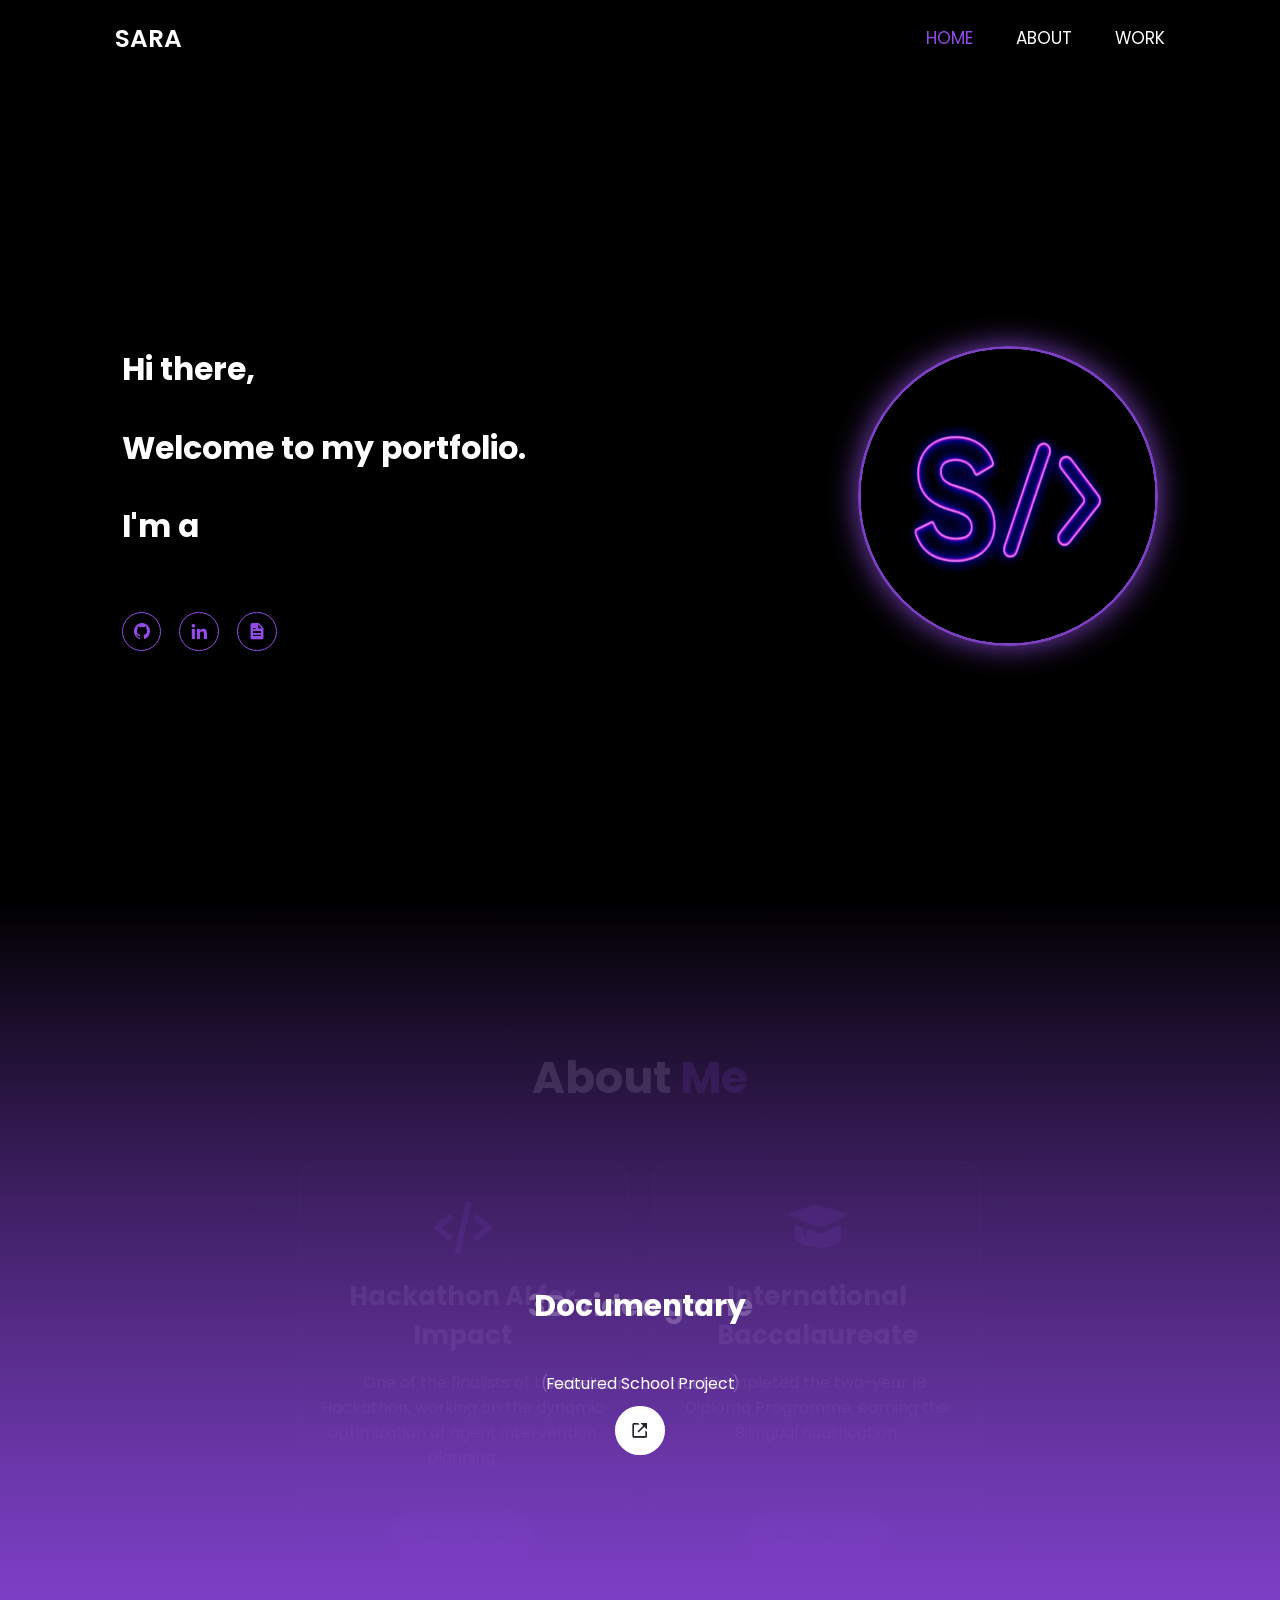
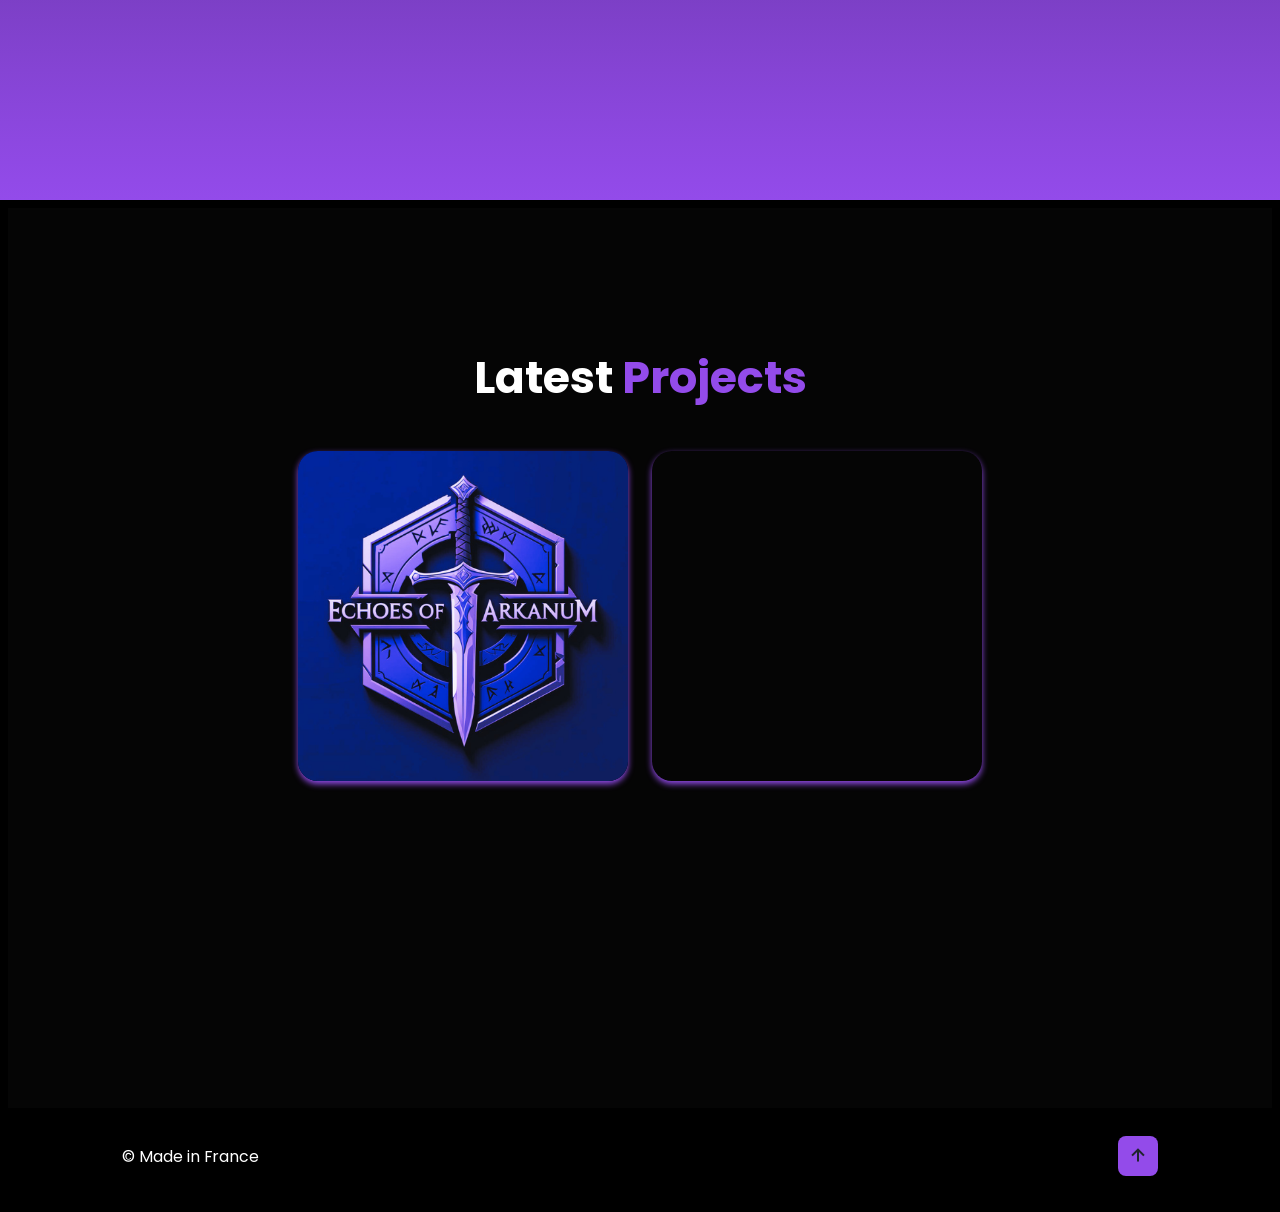
==== commit b764ad23: "Update index.html" ====
--- a/index.html
+++ b/index.html
@@ -56,13 +56,6 @@
                 <a href="Math.pdf" target="_blank" rel="noopener noreferrer" class="btn">Read More</a>
             </div>
 			
-	        <div class="services-box">
-                <i class='bx bx-code-alt'></i>
-                <h3>Hackathon AI for Impact</h3>
-                <p>One of the finalists of this Hackathon, working on the dynamic optimization of agent intervention planning.</p>
-                <a href="hackathon.html" target="_blank" class="btn">Read More</a>
-            </div>
-			
         </div>
     </section>
 
@@ -88,15 +81,6 @@
                 </div>
             </div>
 			
-            <div class="portfolio-box">
-                <img src="p1.png" alt="">
-                <div class="portfolio-layer">
-                    <h4>3D video game</h4>
-                    <p>(website in construction)</p>
-                    <a href="./projet3D/" target="_blank"><i class='bx bx-link-external'></i></a>
-                </div>
-            </div>
-			
         </div>
     </section>
     
